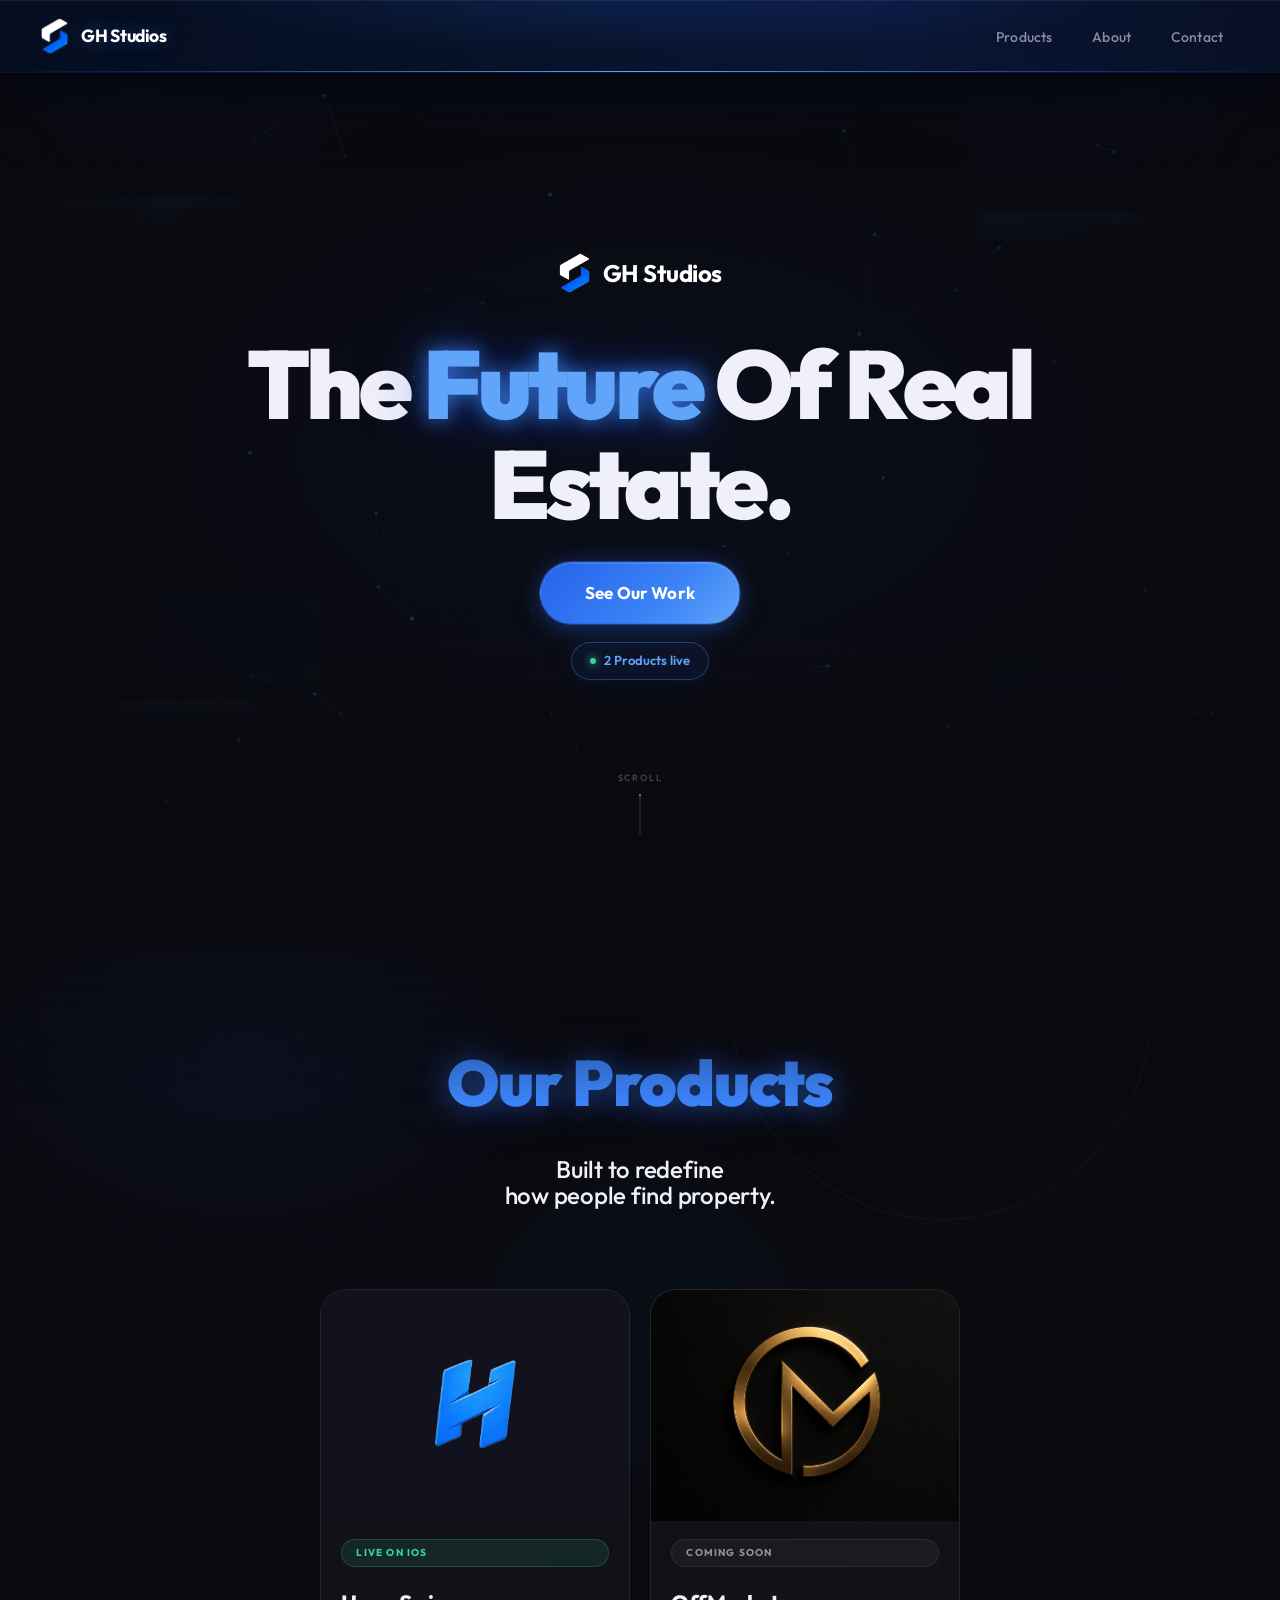
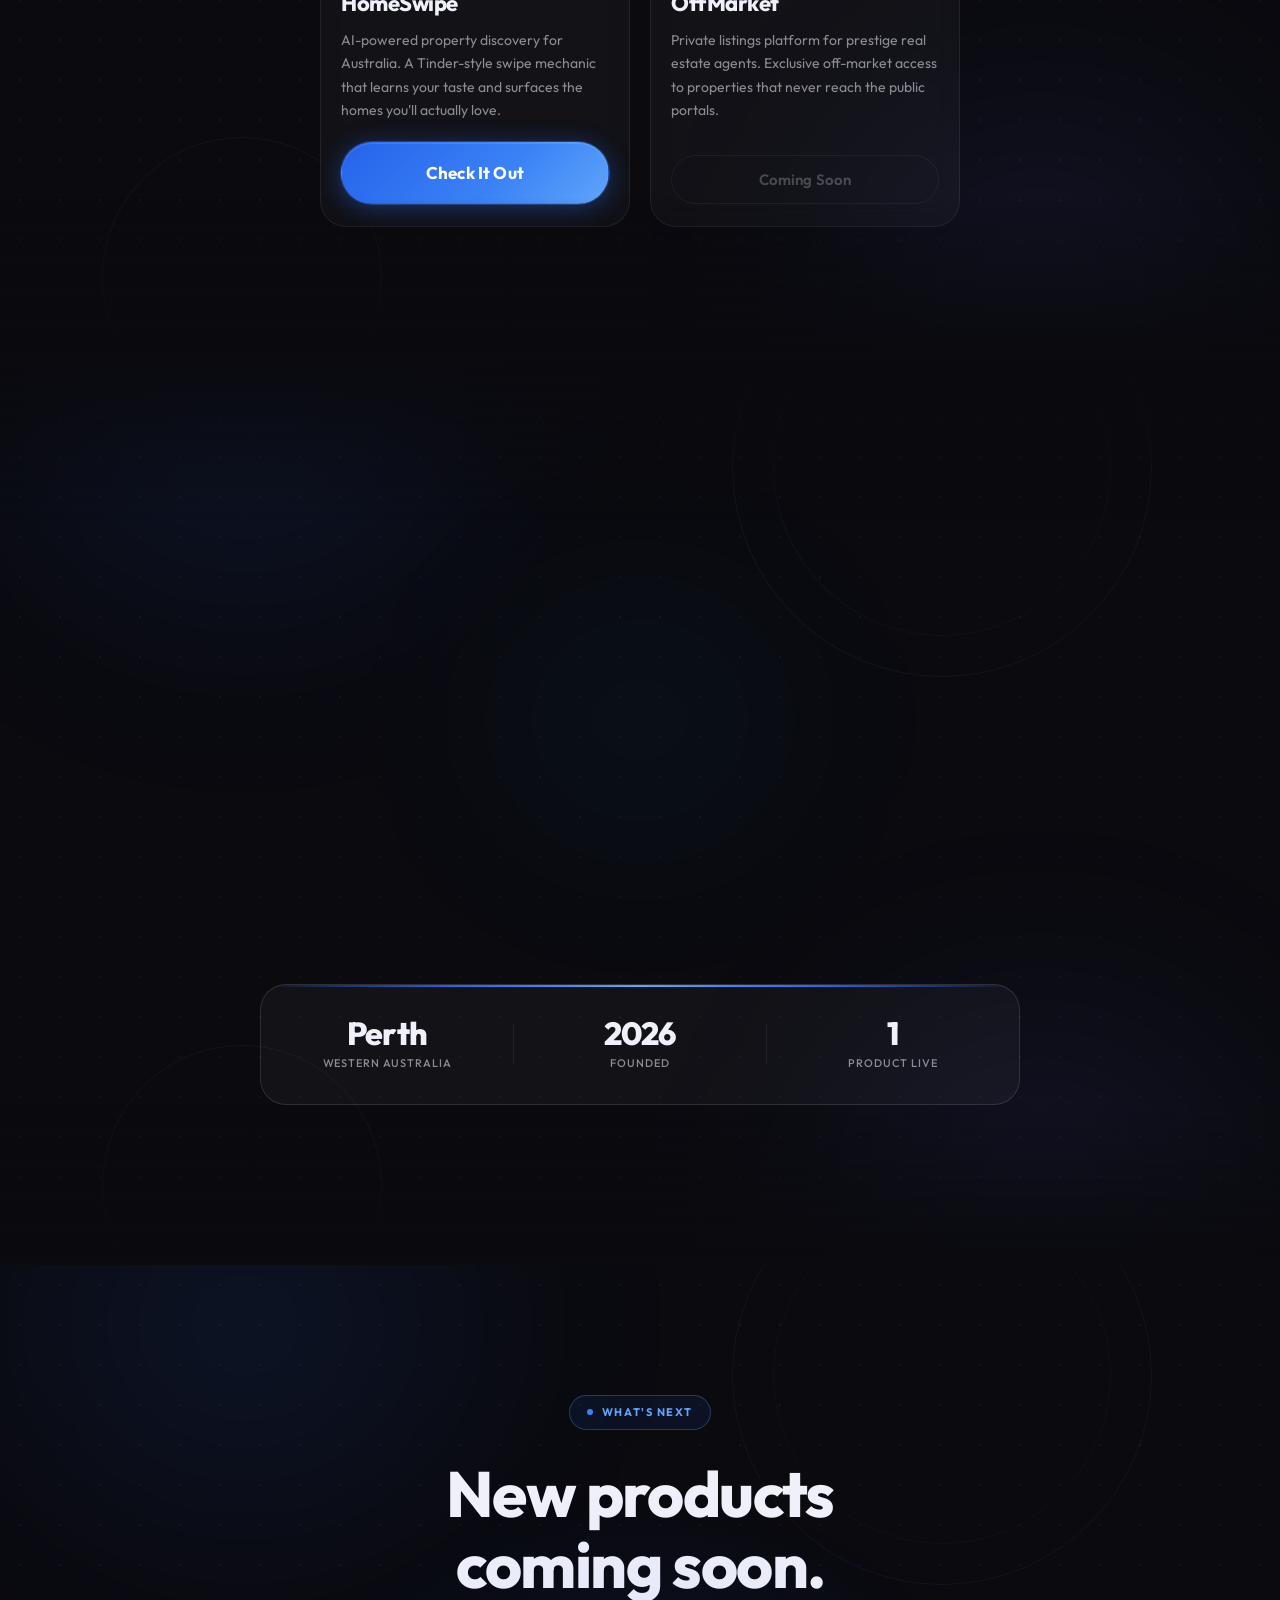
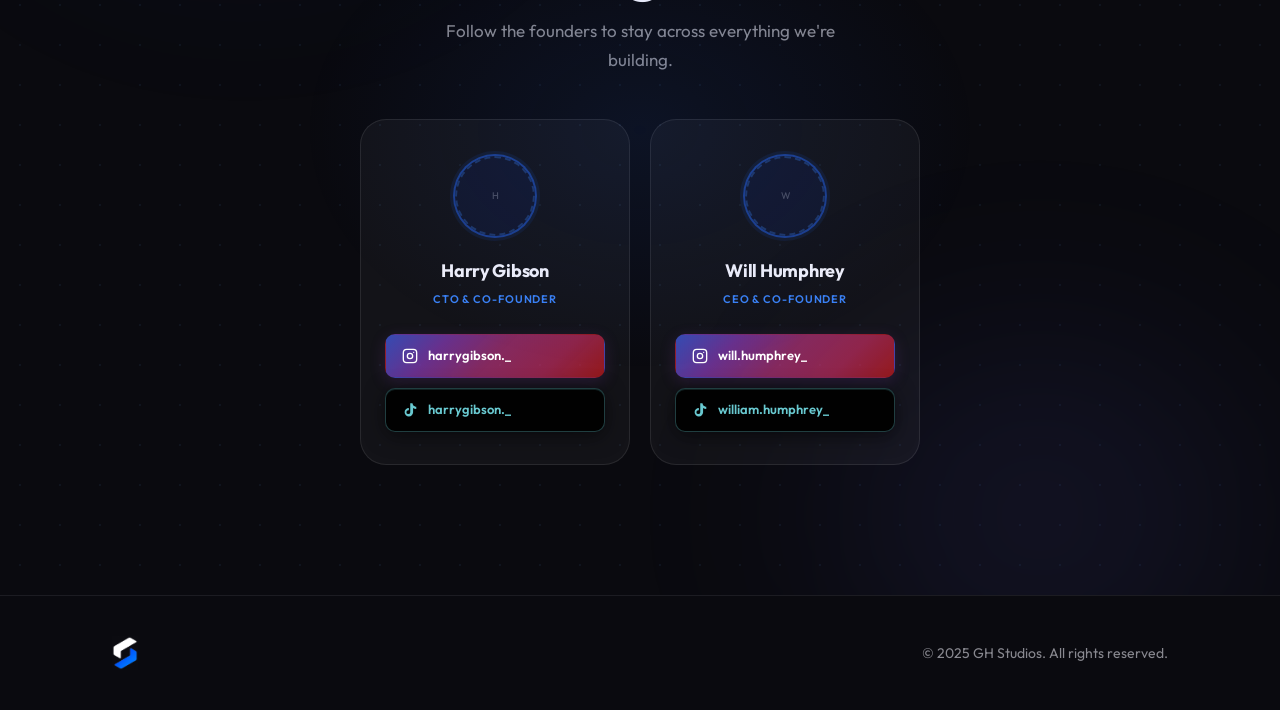
==== index.html @ 829b71c9 "Initial GH Studios landing page" ====
<!DOCTYPE html>
<html lang="en">
<head>
  <meta charset="UTF-8">
  <meta name="viewport" content="width=device-width, initial-scale=1.0">
  <title>GH Studios — Building the future of AI and real estate</title>
  <meta name="description" content="GH Studios builds AI-powered products redefining the future of real estate. Based in Australia.">
  <meta property="og:title" content="GH Studios">
  <meta property="og:description" content="Building the future of AI and real estate, one product at a time.">
  <link rel="preconnect" href="https://fonts.googleapis.com">
  <link rel="preconnect" href="https://fonts.gstatic.com" crossorigin>
  <link href="https://fonts.googleapis.com/css2?family=Outfit:wght@300;400;500;600;700;800;900&display=swap" rel="stylesheet">
  <link rel="stylesheet" href="css/style.css">
</head>
<body>
  <!-- Redirect mobile users to the mobile-optimised version -->
  <script>if(/Android|iPhone|iPad|iPod/i.test(navigator.userAgent)||window.innerWidth<768)window.location.replace('mobile.html');</script>

  <!-- ======== NAVIGATION ======== -->
  <nav id="nav">
    <div class="nav-inner">
      <a href="#hero" class="nav-logo smooth-scroll">
        <img src="assets/logo.png" alt="GH Studios" class="logo-img">
        <span class="logo-wordmark">GH Studios</span>
      </a>
      <button class="hamburger" id="hamburger" aria-label="Toggle menu" aria-expanded="false">
        <span></span><span></span><span></span>
      </button>
      <ul class="nav-links" id="nav-links">
        <li><a href="#products" class="nav-link smooth-scroll">Products</a></li>
        <li><a href="#about"    class="nav-link smooth-scroll">About</a></li>
        <li><a href="#contact"  class="nav-link smooth-scroll">Contact</a></li>
      </ul>
    </div>
  </nav>

  <!-- ======== HERO ======== -->
  <section id="hero">

    <!-- Layer 0 (deepest): faint drifting property card silhouettes -->
    <div class="prop-cards-layer" id="prop-cards" aria-hidden="true">
      <div class="prop-card pc-1"></div>
      <div class="prop-card pc-2"></div>
      <div class="prop-card pc-3"></div>
      <div class="prop-card pc-4"></div>
    </div>

    <!-- Layer 1: neural-net canvas -->
    <canvas id="neural-canvas" aria-hidden="true"></canvas>

    <!-- Layer 2: vignette handled by CSS ::after -->

    <!-- Layer 3: hero content -->
    <div class="hero-inner" id="hero-inner">

      <div class="hero-eyebrow">
        <img src="assets/logo.png" alt="GH Studios" class="hero-logo-img">
        <span class="hero-logo-name">GH Studios</span>
      </div>

      <!-- Word-by-word kinetic reveal injected by JS -->
      <h1 class="hero-headline" id="hero-headline">The Future Of Real Estate.</h1>

      <div class="hero-actions">
        <a href="#products" class="btn btn-primary smooth-scroll" id="hero-cta">See Our Work</a>
        <div class="hero-badge-pill">
          <span class="pill-dot" aria-hidden="true"></span>
          2 Products live
        </div>
      </div>

    </div>

    <!-- Animated scroll indicator -->
    <div class="hero-scroll-hint" aria-hidden="true">
      <span>Scroll</span>
      <div class="scroll-track">
        <div class="scroll-dot"></div>
      </div>
    </div>

  </section>

  <!-- ======== PRODUCTS ======== -->
  <section id="products" class="section">
    <div class="section-bg" aria-hidden="true">
      <div class="about-blob ab-1"></div>
      <div class="about-blob ab-2"></div>
      <div class="about-blob ab-3"></div>
      <div class="about-ring ar-1"></div>
      <div class="about-ring ar-2"></div>
    </div>
    <div class="container">
      <header class="section-header reveal">
        <span class="eyebrow">Our Products</span>
        <h2 class="section-title">Built to redefine<br>how people find property.</h2>
      </header>

      <div class="products-grid">
        <!-- HomeSwipe -->
        <article class="product-card reveal-card" data-stagger="0">
          <div class="card-image">
            <img src="assets/homeswipe.png" alt="HomeSwipe app screenshot" class="card-img"
                 onerror="this.parentElement.innerHTML='<div class=\'img-placeholder\'>assets/homeswipe.png</div>'">
          </div>
          <div class="card-body">
            <span class="status-badge status-live">Live on iOS</span>
            <h3 class="card-title">HomeSwipe</h3>
            <p class="card-desc">AI-powered property discovery for Australia. A Tinder-style swipe mechanic that learns your taste and surfaces the homes you'll actually love.</p>
            <a href="https://homeswipe.net.au"
               target="_blank" rel="noopener noreferrer"
               class="btn btn-primary">Check It Out</a>
          </div>
        </article>

        <!-- OffMarket -->
        <article class="product-card reveal-card" data-stagger="150">
          <div class="card-image">
            <img src="assets/offmarket.png" alt="OffMarket platform screenshot" class="card-img"
                 onerror="this.parentElement.innerHTML='<div class=\'img-placeholder\'>assets/offmarket.png</div>'">
          </div>
          <div class="card-body">
            <span class="status-badge status-soon">Coming Soon</span>
            <h3 class="card-title">OffMarket</h3>
            <p class="card-desc">Private listings platform for prestige real estate agents. Exclusive off-market access to properties that never reach the public portals.</p>
            <button class="btn btn-ghost" disabled aria-disabled="true">Coming Soon</button>
          </div>
        </article>
      </div>
    </div>
  </section>

  <!-- ======== ABOUT ======== -->
  <section id="about" class="section">
    <!-- Background decoration (aria-hidden, purely visual) -->
    <div class="about-bg" aria-hidden="true">
      <div class="about-blob ab-1"></div>
      <div class="about-blob ab-2"></div>
      <div class="about-blob ab-3"></div>
      <div class="about-ring ar-1"></div>
      <div class="about-ring ar-2"></div>
    </div>
    <div class="container">

      <!-- Header -->
      <header class="section-header reveal">
        <span class="eyebrow">Who We Are</span>
        <h2 class="section-title">Two 18-year-old founders,<br>big dreams.</h2>
      </header>

      <!-- Intro -->

      <!-- Founder cards (between intro and stats) -->
      <div class="founders-grid">

        <!-- Harry Gibson — CTO -->
        <div class="founder-card reveal-card" data-stagger="0">
          <div class="founder-avatar">
            <img src="assets/harry.jpg" alt="Harry Gibson" class="founder-photo"
                 onerror="this.parentElement.innerHTML='<div class=\'avatar-placeholder\'>assets/harry.jpg</div>'">
          </div>
          <h3 class="founder-name">Harry Gibson</h3>
          <p class="founder-role">CTO &amp; Co-founder</p>
          <p class="founder-bio">Engineering the technology that powers GH Studios' products.</p>
        </div>

        <!-- Will Humphrey — CEO -->
        <div class="founder-card reveal-card" data-stagger="150">
          <div class="founder-avatar">
            <img src="assets/will.jpg" alt="Will Humphrey" class="founder-photo"
                 onerror="this.parentElement.innerHTML='<div class=\'avatar-placeholder\'>assets/will.jpg</div>'">
          </div>
          <h3 class="founder-name">Will Humphrey</h3>
          <p class="founder-role">CEO &amp; Co-founder</p>
          <p class="founder-bio">Driving the vision and strategy behind GH Studios.</p>
        </div>

      </div>

      <!-- Stats strip -->
      <div class="about-stats reveal">
        <div class="about-stat">
          <span class="astat-num">Perth</span>
          <span class="astat-label">Western Australia</span>
        </div>
        <div class="astat-divider"></div>
        <div class="about-stat">
          <span class="astat-num">2026</span>
          <span class="astat-label">Founded</span>
        </div>
        <div class="astat-divider"></div>
        <div class="about-stat">
          <span class="astat-num">1</span>
          <span class="astat-label">Product live</span>
        </div>
      </div>

    </div>
  </section>

  <!-- ======== CONTACT ======== -->
  <section id="contact" class="section">

    <!-- Background aurora (same system as other sections) -->
    <div class="about-bg" aria-hidden="true">
      <div class="about-blob ab-1"></div>
      <div class="about-blob ab-2"></div>
      <div class="about-ring ar-1"></div>
    </div>

    <div class="container">
      <div class="contact-block reveal">

        <!-- Animated "coming soon" badge -->
        <div class="contact-badge">
          <span class="contact-badge-dot"></span>
          What's Next
        </div>

        <h2 class="section-title contact-title">New products<br>coming soon.</h2>
        <p class="contact-sub">Follow the founders to stay across everything we're building.</p>

        <!-- Founder social cards -->
        <div class="social-grid">

          <!-- Harry -->
          <div class="social-card reveal-card" data-stagger="0">
            <div class="social-avatar">
              <img src="assets/harry.jpg" alt="Harry Gibson" class="founder-photo"
                   onerror="this.parentElement.innerHTML='<div class=\'avatar-placeholder\'>H</div>'">
            </div>
            <p class="social-name">Harry Gibson</p>
            <p class="social-role">CTO &amp; Co-founder</p>
            <div class="social-links">
              <a href="https://instagram.com/harrygibson._" target="_blank" rel="noopener noreferrer" class="social-btn social-btn-ig" aria-label="Harry on Instagram">
                <svg viewBox="0 0 24 24" fill="none" stroke="currentColor" stroke-width="2" stroke-linecap="round" stroke-linejoin="round" aria-hidden="true">
                  <rect x="2" y="2" width="20" height="20" rx="5"/>
                  <circle cx="12" cy="12" r="4"/>
                  <circle cx="17.5" cy="6.5" r="1" fill="currentColor" stroke="none"/>
                </svg>
                <span>harrygibson._</span>
              </a>
              <a href="https://tiktok.com/@harrygibson._" target="_blank" rel="noopener noreferrer" class="social-btn social-btn-tt" aria-label="Harry on TikTok">
                <svg viewBox="0 0 24 24" fill="currentColor" aria-hidden="true">
                  <path d="M19.59 6.69a4.83 4.83 0 01-3.77-4.25V2h-3.45v13.67a2.89 2.89 0 01-2.88 2.5 2.89 2.89 0 01-2.89-2.89 2.89 2.89 0 012.89-2.89c.28 0 .54.04.79.1V9.01a6.34 6.34 0 106.34 6.34V8.87a8.18 8.18 0 004.78 1.52V7a4.85 4.85 0 01-1.81-.31z"/>
                </svg>
                <span>harrygibson._</span>
              </a>
            </div>
          </div>

          <!-- Will -->
          <div class="social-card reveal-card" data-stagger="150">
            <div class="social-avatar">
              <img src="assets/will.jpg" alt="Will Humphrey" class="founder-photo"
                   onerror="this.parentElement.innerHTML='<div class=\'avatar-placeholder\'>W</div>'">
            </div>
            <p class="social-name">Will Humphrey</p>
            <p class="social-role">CEO &amp; Co-founder</p>
            <div class="social-links">
              <a href="https://instagram.com/will.humphrey_" target="_blank" rel="noopener noreferrer" class="social-btn social-btn-ig" aria-label="Will on Instagram">
                <svg viewBox="0 0 24 24" fill="none" stroke="currentColor" stroke-width="2" stroke-linecap="round" stroke-linejoin="round" aria-hidden="true">
                  <rect x="2" y="2" width="20" height="20" rx="5"/>
                  <circle cx="12" cy="12" r="4"/>
                  <circle cx="17.5" cy="6.5" r="1" fill="currentColor" stroke="none"/>
                </svg>
                <span>will.humphrey_</span>
              </a>
              <a href="https://tiktok.com/@william.humphrey_" target="_blank" rel="noopener noreferrer" class="social-btn social-btn-tt" aria-label="Will on TikTok">
                <svg viewBox="0 0 24 24" fill="currentColor" aria-hidden="true">
                  <path d="M19.59 6.69a4.83 4.83 0 01-3.77-4.25V2h-3.45v13.67a2.89 2.89 0 01-2.88 2.5 2.89 2.89 0 01-2.89-2.89 2.89 2.89 0 012.89-2.89c.28 0 .54.04.79.1V9.01a6.34 6.34 0 106.34 6.34V8.87a8.18 8.18 0 004.78 1.52V7a4.85 4.85 0 01-1.81-.31z"/>
                </svg>
                <span>william.humphrey_</span>
              </a>
            </div>
          </div>

        </div>
      </div>
    </div>
  </section>

  <!-- ======== FOOTER ======== -->
  <footer id="footer">
    <div class="container">
      <div class="footer-inner">
        <a href="#hero" class="footer-logo smooth-scroll">
          <img src="assets/logo.png" alt="GH Studios" class="logo-img-sm"
               onerror="this.style.display='none';this.nextElementSibling.style.display='inline'">
          <span class="footer-wordmark" style="display:none">GH Studios</span>
        </a>
        <p class="footer-copy">&copy; 2025 GH Studios. All rights reserved.</p>
      </div>
    </div>
  </footer>

  <script src="js/app.js"></script>
</body>
</html>
---- css/style.css ----
/* ============================================================
   GH Studios — style.css
   Vanilla CSS only. No frameworks.
   ============================================================ */

/* ---------- Design tokens ---------- */
:root {
  --bg:          #0a0a0f;
  --bg-2:        #0d0d15;
  --bg-3:        #12121e;
  --blue:        #2563eb;
  --blue-mid:    #3b82f6;
  --blue-light:  #60a5fa;
  --blue-glow:   rgba(37, 99, 235, 0.45);
  --text:        #f0f0fa;
  --text-dim:    rgba(240, 240, 250, 0.55);
  --text-faint:  rgba(240, 240, 250, 0.25);
  --border:      rgba(240, 240, 250, 0.08);
  --border-mid:  rgba(240, 240, 250, 0.12);
  --glass:       rgba(255, 255, 255, 0.035);
  --radius:      18px;
  --radius-lg:   26px;
  --nav-h:       72px;
  --ease-out:    cubic-bezier(0.16, 1, 0.3, 1);
}

/* ---------- Reset ---------- */
*, *::before, *::after { box-sizing: border-box; margin: 0; padding: 0; }
html { scroll-behavior: smooth; -webkit-text-size-adjust: 100%; }
body {
  background: var(--bg);
  color: var(--text);
  font-family: 'Outfit', system-ui, -apple-system, sans-serif;
  line-height: 1.65;
  overflow-x: hidden;
  -webkit-font-smoothing: antialiased;
  -moz-osx-font-smoothing: grayscale;
}
img { display: block; max-width: 100%; }
a { text-decoration: none; color: inherit; }
button { font-family: inherit; }
ul { list-style: none; }

/* ---------- Utilities ---------- */
.container {
  max-width: 1120px;
  margin: 0 auto;
  padding: 0 2rem;
}
.section          { padding: 130px 0; }
.section-tinted   { background: var(--bg-2); }
.section-header   { text-align: center; margin-bottom: 80px; }

/* ---------- Typography ---------- */
.eyebrow {
  display: inline-block;
  font-size: 0.6875rem;
  font-weight: 700;
  letter-spacing: 0.14em;
  text-transform: uppercase;
  color: var(--blue-mid);
  margin-bottom: 1.25rem;
}

.section-title {
  font-size: clamp(2.125rem, 4.5vw, 3.5rem);
  font-weight: 750;
  line-height: 1.12;
  letter-spacing: -0.025em;
  color: var(--text);
}

.gradient-text {
  background: linear-gradient(
    120deg,
    #60a5fa  0%,
    #3b82f6  25%,
    #93c5fd  50%,
    #2563eb  75%,
    #60a5fa  100%
  );
  background-size: 200% 100%;
  -webkit-background-clip: text;
  -webkit-text-fill-color: transparent;
  background-clip: text;
  animation: gradientShift 6s ease infinite;
}
@keyframes gradientShift {
  0%, 100% { background-position: 0% center; }
  50%       { background-position: 100% center; }
}

/* ---------- Buttons ---------- */
.btn {
  display: inline-flex;
  align-items: center;
  justify-content: center;
  padding: 0.875rem 2.125rem;
  border-radius: 100px;
  font-size: 0.9375rem;
  font-weight: 600;
  letter-spacing: 0.005em;
  cursor: pointer;
  white-space: nowrap;
  transition: transform 0.35s var(--ease-out),
              background 0.25s ease,
              box-shadow 0.35s var(--ease-out),
              border-color 0.25s ease,
              color 0.2s ease;
  border: 1.5px solid transparent;
}

.btn-primary {
  background: linear-gradient(135deg, #2563eb 0%, #3b82f6 60%, #60a5fa 100%);
  color: #fff;
  font-size: 1.0625rem;
  font-weight: 700;
  padding: 1rem 2.75rem;
  letter-spacing: 0.01em;
  box-shadow:
    0 0 0 1px rgba(96,165,250,0.25),
    0 4px 24px rgba(37,99,235,0.45),
    0 1px 0 rgba(255,255,255,0.12) inset;
}
.btn-primary:hover {
  background: linear-gradient(135deg, #1d4ed8 0%, #2563eb 50%, #3b82f6 100%);
  transform: translateY(-3px);
  box-shadow:
    0 0 0 1px rgba(96,165,250,0.4),
    0 16px 48px rgba(37,99,235,0.6),
    0 1px 0 rgba(255,255,255,0.15) inset;
}
.btn-primary:active { transform: translateY(-1px); }

.btn-ghost {
  background: transparent;
  color: var(--text-dim);
  border-color: var(--border-mid);
}
.btn-ghost[disabled] { opacity: 0.45; cursor: not-allowed; }
.btn-ghost:not([disabled]):hover {
  color: var(--blue-light);
  border-color: rgba(96, 165, 250, 0.45);
  transform: translateY(-2px);
}

/* ---------- Navigation ---------- */
#nav {
  position: fixed;
  inset: 0 0 auto;
  height: var(--nav-h);
  z-index: 900;
  overflow: hidden;

  /* Rich deep navy — clearly distinct from page bg */
  background: linear-gradient(
    105deg,
    #050d1f 0%,
    #071228 40%,
    #0a1535 70%,
    #071025 100%
  );

  backdrop-filter: blur(32px) saturate(180%);
  -webkit-backdrop-filter: blur(32px) saturate(180%);

  box-shadow:
    inset 0 1px 0 rgba(255, 255, 255, 0.07),
    0 1px 0 rgba(37, 99, 235, 0.15),
    0 8px 40px rgba(0, 0, 0, 0.7),
    0 2px 80px rgba(10, 20, 60, 0.6);

  transition: box-shadow 0.4s ease;
}

/* Animated blue shimmer sweep across the bar */
#nav::before {
  content: '';
  position: absolute;
  inset: 0;
  background: radial-gradient(
    ellipse 55% 120% at 50% -10%,
    rgba(37, 99, 235, 0.18) 0%,
    transparent 70%
  );
  pointer-events: none;
}

/* Glowing bottom border */
#nav::after {
  content: '';
  position: absolute;
  bottom: 0; left: 0; right: 0;
  height: 1px;
  background: linear-gradient(
    90deg,
    transparent        0%,
    rgba(37, 99, 235, 0.4)  15%,
    rgba(96, 165, 250, 1)   50%,
    rgba(37, 99, 235, 0.4)  85%,
    transparent        100%
  );
  pointer-events: none;
}

#nav.scrolled {
  box-shadow:
    inset 0 1px 0 rgba(255, 255, 255, 0.07),
    0 1px 0 rgba(37, 99, 235, 0.2),
    0 12px 60px rgba(0, 0, 0, 0.85),
    0 2px 100px rgba(10, 20, 60, 0.7);
}

.nav-inner {
  width: 100%;
  padding: 0 2.5rem;
  height: 100%;
  display: flex;
  align-items: center;
  justify-content: space-between;
  gap: 1.5rem;
}

/* Logo */
.nav-logo { display: flex; align-items: center; flex-shrink: 0; }
.logo-img  { height: 38px; width: auto; }
.logo-wordmark {
  font-size: 1.1rem;
  font-weight: 700;
  letter-spacing: -0.02em;
  color: #fff;
  margin-left: 0.75rem;
  text-shadow: 0 0 20px rgba(96, 165, 250, 0.4);
}

/* Desktop nav links */
.nav-links {
  display: flex;
  align-items: center;
  gap: 0.375rem;
}
.nav-link {
  font-size: 0.875rem;
  font-weight: 500;
  color: var(--text-dim);
  padding: 0.45rem 1rem;
  border-radius: 8px;
  border: 1px solid transparent;
  transition:
    color 0.2s ease,
    background 0.2s ease,
    border-color 0.2s ease,
    box-shadow 0.2s ease;
  position: relative;
  letter-spacing: 0.01em;
}
.nav-link:hover {
  color: var(--text);
  background: rgba(255, 255, 255, 0.07);
  border-color: rgba(255, 255, 255, 0.1);
}
.nav-link.active {
  color: #fff;
  background: rgba(37, 99, 235, 0.22);
  border-color: rgba(96, 165, 250, 0.4);
  box-shadow: 0 0 18px rgba(37, 99, 235, 0.3), inset 0 1px 0 rgba(255,255,255,0.1);
}
/* Remove old underline approach */
.nav-link::after { display: none; }

/* Hamburger */
.hamburger {
  display: none;
  flex-direction: column;
  justify-content: center;
  align-items: center;
  gap: 5px;
  width: 44px; height: 44px;
  background: none;
  border: none;
  cursor: pointer;
  flex-shrink: 0;
}
.hamburger span {
  display: block;
  width: 22px; height: 1.5px;
  background: var(--text);
  transition: transform 0.3s ease, opacity 0.3s ease;
  transform-origin: center;
}
.hamburger.open span:nth-child(1) { transform: translateY(6.5px) rotate(45deg); }
.hamburger.open span:nth-child(2) { opacity: 0; transform: scaleX(0); }
.hamburger.open span:nth-child(3) { transform: translateY(-6.5px) rotate(-45deg); }

/* ---------- Hero ---------- */
#hero {
  position: relative;
  min-height: 100svh;
  display: flex;
  align-items: center;
  justify-content: center;
  overflow: hidden;
  isolation: isolate;
}

/* Vignette: dark edges, faint blue centre-glow, strong bottom fade into Products */
#hero::after {
  content: '';
  position: absolute; inset: 0; z-index: 2; pointer-events: none;
  background:
    radial-gradient(ellipse 70% 60% at 50% 50%, rgba(37,99,235,0.05) 0%, transparent 70%),
    radial-gradient(ellipse 100% 30% at 50% 0%,   var(--bg) 0%, transparent 50%),
    radial-gradient(ellipse 100% 50% at 50% 100%, var(--bg) 0%, transparent 60%),
    radial-gradient(ellipse 25% 100% at 0%   50%, var(--bg) 0%, transparent 55%),
    radial-gradient(ellipse 25% 100% at 100% 50%, var(--bg) 0%, transparent 55%);
}
/* Extra bottom gradient on hero — linear so it's deep and definitive */
#hero::before {
  content: '';
  position: absolute;
  bottom: 0; left: 0; right: 0;
  height: 220px;
  background: linear-gradient(to bottom, transparent, var(--bg));
  z-index: 3;
  pointer-events: none;
}

/* ── Layer 0: Property card silhouettes ── */
.prop-cards-layer {
  position: absolute; inset: 0; z-index: 0;
  pointer-events: none;
  will-change: transform;
}

.prop-card {
  position: absolute;
  border-radius: 16px;
  background: linear-gradient(
    180deg,
    rgba(37, 99, 235, 0.04)  0%,
    rgba(37, 99, 235, 0.04)  60%,
    rgba(15, 30, 80,  0.05)  60%,
    rgba(15, 30, 80,  0.05)  100%
  );
  border: 1px solid rgba(96, 165, 250, 0.08);
  filter: blur(4px);
  opacity: 0;
  animation-fill-mode: forwards;
}

/* Faint text-line details inside each card */
.prop-card::before,
.prop-card::after {
  content: '';
  position: absolute;
  left: 12px; right: 12px;
  border-radius: 4px;
  background: rgba(96, 165, 250, 0.15);
}
.prop-card::before { bottom: 28px; height: 6px; right: 30%; }
.prop-card::after  { bottom: 14px; height: 5px; right: 50%; opacity: 0.6; }

/* Individual card sizes, start positions, and staggered entry */
.pc-1 {
  width: 270px; height: 172px;
  top: 7%; left: 4%;
  animation: drift1 26s ease-in-out infinite, fadeIn 1s ease 0.3s forwards;
}
.pc-2 {
  width: 220px; height: 142px;
  bottom: 18%; left: 8%;
  animation: drift2 32s ease-in-out infinite, fadeIn 1s ease 0.7s forwards;
}
.pc-3 {
  width: 252px; height: 160px;
  top: 10%; right: 5%;
  animation: drift3 29s ease-in-out infinite, fadeIn 1s ease 0.5s forwards;
}
.pc-4 {
  width: 200px; height: 130px;
  bottom: 12%; right: 7%;
  animation: drift4 23s ease-in-out infinite, fadeIn 1s ease 0.9s forwards;
}

@keyframes fadeIn {
  from { opacity: 0; }
  to   { opacity: 0.45; }
}

/* Large, sweeping paths — clearly visible movement across the screen */
@keyframes drift1 {
  0%   { transform: translate(0px,    0px)   rotate(-3deg); }
  25%  { transform: translate(80px,  -45px)  rotate(-1deg); }
  50%  { transform: translate(120px,  30px)  rotate(-5deg); }
  75%  { transform: translate(50px,   70px)  rotate(-2deg); }
  100% { transform: translate(0px,    0px)   rotate(-3deg); }
}
@keyframes drift2 {
  0%   { transform: translate(0px,   0px)   rotate(2deg); }
  30%  { transform: translate(-60px, -55px) rotate(4deg); }
  55%  { transform: translate(30px, -90px)  rotate(1deg); }
  80%  { transform: translate(70px, -40px)  rotate(3.5deg); }
  100% { transform: translate(0px,   0px)   rotate(2deg); }
}
@keyframes drift3 {
  0%   { transform: translate(0px,   0px)  rotate(3deg); }
  20%  { transform: translate(-90px, 40px) rotate(1deg); }
  50%  { transform: translate(-60px, 80px) rotate(5deg); }
  75%  { transform: translate(-20px, 30px) rotate(2deg); }
  100% { transform: translate(0px,   0px)  rotate(3deg); }
}
@keyframes drift4 {
  0%   { transform: translate(0px,   0px)   rotate(-2deg); }
  35%  { transform: translate(-70px, -50px) rotate(-4deg); }
  60%  { transform: translate(-100px, 20px) rotate(0deg); }
  82%  { transform: translate(-40px,  50px) rotate(-3deg); }
  100% { transform: translate(0px,   0px)   rotate(-2deg); }
}

/* ── Layer 1: Neural-net canvas ── */
#neural-canvas {
  position: absolute; inset: 0;
  width: 100%; height: 100%;
  z-index: 1; pointer-events: none;
  will-change: transform;
}

/* ── Layer 3: Content ── */
.hero-inner {
  position: relative; z-index: 3;
  text-align: center;
  max-width: 880px;
  padding: calc(var(--nav-h) + 3.5rem) 2rem 6rem;
}

/* Hero logo lockup (replaces eyebrow pill) */
.hero-eyebrow {
  display: inline-flex;
  align-items: center;
  gap: 0.75rem;
  margin-bottom: 2.5rem;
  opacity: 0;
  animation: fadeUp 0.7s var(--ease-out) 0.1s forwards;
}
.hero-logo-img {
  height: 42px;
  width: auto;
  display: block;
}
.hero-logo-name {
  font-size: 1.5rem;
  font-weight: 700;
  letter-spacing: -0.02em;
  color: #fff;
}

/* Headline */
.hero-headline {
  font-size: clamp(3.25rem, 7.5vw, 7rem);
  font-weight: 900;
  line-height: 1.04;
  letter-spacing: -0.04em;
  color: var(--text);
  margin-bottom: 1.75rem;
  position: relative; /* shimmer anchor */
}

/* Each word wrapped by JS: .hero-word > .word-inner */
.hero-word {
  display: inline-block;
  /* No overflow:hidden — blur needs space */
}
.word-inner {
  display: inline-block;
  opacity: 0;
  filter: blur(10px);
  transform: translateY(18px);
  transition:
    opacity  0.65s var(--ease-out),
    filter   0.65s var(--ease-out),
    transform 0.65s var(--ease-out);
  will-change: opacity, filter, transform;
}
.word-inner.revealed {
  opacity: 1;
  filter: blur(0);
  transform: translateY(0);
}

/* "Real Estate." — blue with soft glow */
.word-inner.word-blue {
  color: #60a5fa;
}
.word-inner.word-blue.revealed {
  color: #60a5fa;
  text-shadow:
    0 0 20px rgba(59, 130, 246, 0.8),
    0 0 50px rgba(37, 99, 235, 0.45),
    0 0 90px rgba(37, 99, 235, 0.2);
}

/* shimmer sweep removed */

/* Sub text */
.hero-sub {
  font-size: 1.0625rem;
  color: var(--text-dim);
  line-height: 1.75;
  margin-bottom: 3rem;
  max-width: 500px;
  margin-left: auto; margin-right: auto;
  opacity: 0;
  animation: fadeUp 0.75s var(--ease-out) 1.65s forwards;
}

/* CTA column — button above, badge below */
.hero-actions {
  display: flex;
  flex-direction: column;
  align-items: center;
  gap: 1.1rem;
  opacity: 0;
  animation: fadeUp 0.75s var(--ease-out) 1.85s forwards;
}

/* Glowing badge pill */
.hero-badge-pill {
  display: inline-flex;
  align-items: center;
  gap: 0.55rem;
  font-size: 0.8125rem;
  font-weight: 600;
  color: var(--blue-light);
  padding: 0.45rem 1.1rem;
  border-radius: 100px;
  border: 1px solid rgba(96,165,250,0.28);
  background: rgba(37,99,235,0.09);
  box-shadow: 0 0 20px rgba(37,99,235,0.12);
}
.pill-dot {
  width: 6px; height: 6px;
  border-radius: 50%;
  background: #34d399;
  box-shadow: 0 0 8px #34d399, 0 0 18px rgba(52,211,153,0.4);
  animation: pillPulse 2.5s ease-in-out infinite;
}
@keyframes pillPulse {
  0%,100% { transform: scale(1); }
  50%     { transform: scale(1.3); box-shadow: 0 0 14px #34d399, 0 0 28px rgba(52,211,153,0.45); }
}

/* Scroll indicator */
.hero-scroll-hint {
  position: absolute;
  bottom: 4rem;
  left: 0; right: 0;
  z-index: 4;
  display: flex; flex-direction: column; align-items: center; gap: 0.5rem;
  opacity: 0;
  animation: fadeUp 0.8s ease 2.2s forwards;
}
.hero-scroll-hint span {
  font-size: 0.5625rem; font-weight: 600;
  letter-spacing: 0.2em; text-transform: uppercase;
  color: var(--text-faint);
}
.scroll-track {
  width: 1.5px; height: 42px;
  background: rgba(59,130,246,0.15);
  border-radius: 2px;
  position: relative; overflow: hidden;
}
.scroll-dot {
  position: absolute;
  top: -8px; left: 50%;
  transform: translateX(-50%);
  width: 3px; height: 10px;
  border-radius: 3px;
  background: var(--blue-mid);
  box-shadow: 0 0 8px var(--blue-mid);
  animation: scrollDrop 2s cubic-bezier(0.4,0,0.6,1) infinite;
}
@keyframes scrollDrop {
  0%   { top: -8px;  opacity: 0; }
  15%  { opacity: 1; }
  85%  { opacity: 0.4; }
  100% { top: 100%;  opacity: 0; }
}

/* Shared keyframes */
@keyframes fadeUp {
  from { opacity: 0; transform: translateY(24px); }
  to   { opacity: 1; transform: translateY(0); }
}

/* Responsive hero — scale cards down on smaller screens */
@media (max-width: 960px) {
  .prop-card { transform-origin: top left; }
  .pc-1 { width: 200px; height: 128px; }
  .pc-2 { width: 165px; height: 108px; }
  .pc-3 { width: 188px; height: 120px; }
  .pc-4 { width: 152px; height: 100px; }
}
@media (max-width: 600px) {
  .hero-inner { padding-top: calc(var(--nav-h) + 2.5rem); }
  .hero-headline { letter-spacing: -0.03em; }
}

/* ---------- Products ---------- */
#products .eyebrow {
  font-size: clamp(2.5rem, 5vw, 4rem);
  font-weight: 900;
  letter-spacing: -0.02em;
  text-transform: none;
  text-shadow: 0 0 30px rgba(59,130,246,0.55), 0 0 60px rgba(37,99,235,0.25);
}
#products .section-title {
  font-size: clamp(1.125rem, 2vw, 1.5rem);
  font-weight: 500;
  letter-spacing: -0.01em;
  color: var(--text);
}
.products-grid {
  display: grid;
  grid-template-columns: repeat(2, 1fr);
  gap: 1.25rem;
  max-width: 640px;
  margin: 0 auto;
}

.product-card {
  background: var(--glass);
  border: 1px solid var(--border);
  border-radius: var(--radius-lg);
  overflow: hidden;
  display: flex;
  flex-direction: column;
  transition:
    transform 0.45s var(--ease-out),
    border-color 0.35s ease,
    box-shadow 0.45s var(--ease-out);
  backdrop-filter: blur(12px);
  -webkit-backdrop-filter: blur(12px);
}
.product-card:hover {
  transform: translateY(-10px);
  border-color: rgba(59, 130, 246, 0.45);
  box-shadow:
    0 30px 70px rgba(0, 0, 0, 0.55),
    0 0 0 1px rgba(96, 165, 250, 0.15),
    inset 0 1px 0 rgba(255, 255, 255, 0.06);
}

.card-image {
  aspect-ratio: 4 / 3;
  overflow: hidden;
  background: var(--bg-3);
  flex-shrink: 0;
}
.card-img {
  width: 100%; height: 100%;
  object-fit: contain;
  padding: 2rem;
  transition: transform 0.65s var(--ease-out);
}
/* OffMarket logo fills the box */
.product-card:nth-child(2) .card-img {
  object-fit: cover;
  padding: 0;
}
.product-card:hover .card-img { transform: scale(1.05); }

.card-body {
  padding: 1.125rem 1.25rem 1.375rem;
  display: flex;
  flex-direction: column;
  flex: 1;
}

.status-badge {
  display: inline-block;
  font-size: 0.625rem;
  font-weight: 750;
  letter-spacing: 0.12em;
  text-transform: uppercase;
  padding: 0.3rem 0.9rem;
  border-radius: 100px;
  margin-bottom: 1.125rem;
}
.status-live {
  color: #34d399;
  background: rgba(52, 211, 153, 0.1);
  border: 1px solid rgba(52, 211, 153, 0.22);
}
.status-soon {
  color: var(--text-dim);
  background: rgba(255, 255, 255, 0.04);
  border: 1px solid var(--border);
}

.card-title {
  font-size: 1.375rem;
  font-weight: 750;
  letter-spacing: -0.02em;
  margin-bottom: 0.5rem;
}
.card-desc {
  font-size: 0.875rem;
  color: var(--text-dim);
  line-height: 1.65;
  margin-bottom: 1.25rem;
  flex: 1;
}

/* ---------- About / Founders ---------- */
.founders-grid {
  display: grid;
  grid-template-columns: repeat(2, 1fr);
  gap: 1.75rem;
  max-width: 680px;
  margin: 0 auto;
}

.founder-card {
  background: var(--glass);
  border: 1px solid var(--border);
  border-radius: var(--radius-lg);
  padding: 2.75rem 2rem 2.5rem;
  text-align: center;
  transition:
    transform 0.45s var(--ease-out),
    border-color 0.35s ease,
    box-shadow 0.45s var(--ease-out);
}
.founder-card:hover {
  transform: translateY(-7px);
  border-color: rgba(96, 165, 250, 0.3);
  box-shadow: 0 20px 55px rgba(0, 0, 0, 0.5);
}

.founder-avatar {
  width: 96px; height: 96px;
  border-radius: 50%;
  overflow: hidden;
  margin: 0 auto 1.625rem;
  background: var(--bg-3);
  border: 2px solid var(--border-mid);
  box-shadow: 0 0 0 5px rgba(37, 99, 235, 0.12);
  flex-shrink: 0;
}
.founder-photo {
  width: 100%; height: 100%;
  object-fit: cover;
}

/* ---------- Shared section background effects ---------- */
#about,
#products {
  position: relative;
  /* overflow: visible so aurora blobs bleed across the section boundary */
  background-image: radial-gradient(circle, rgba(96,165,250,0.07) 1px, transparent 1px);
  background-size: 40px 40px;
}

/* Decorative bg containers — overflow hidden here clips the rings
   but the blobs use filter:blur which can bleed outside clip */
.about-bg,
.section-bg {
  position: absolute;
  inset: 0;
  pointer-events: none;
  z-index: 0;
  overflow: hidden;
}

/* Animated aurora blobs */
.about-blob {
  position: absolute;
  border-radius: 50%;
  filter: blur(90px);
}
.ab-1 {
  width: 650px; height: 560px;
  background: radial-gradient(ellipse, rgba(37,99,235,0.14) 0%, transparent 70%);
  top: -220px; left: -80px;
  animation: aboutDrift1 16s ease-in-out infinite;
}
/* ab-2 anchored to BOTTOM of its section — bleeds into the next */
.ab-2 {
  width: 600px; height: 520px;
  background: radial-gradient(ellipse, rgba(99,102,241,0.13) 0%, transparent 70%);
  bottom: -180px; right: -60px;
  animation: aboutDrift2 20s ease-in-out infinite;
}
.ab-3 {
  width: 380px; height: 320px;
  background: radial-gradient(ellipse, rgba(14,165,233,0.09) 0%, transparent 70%);
  top: 40%; left: 50%;
  transform: translate(-50%, -50%);
  animation: aboutDrift3 13s ease-in-out infinite;
}

@keyframes aboutDrift1 {
  0%,100% { transform: translate(0, 0) scale(1); }
  40%     { transform: translate(60px, 40px) scale(1.08); }
  70%     { transform: translate(-30px, 60px) scale(0.95); }
}
@keyframes aboutDrift2 {
  0%,100% { transform: translate(0, 0) scale(1); }
  35%     { transform: translate(-50px, -35px) scale(1.06); }
  68%     { transform: translate(30px, -50px) scale(0.96); }
}
@keyframes aboutDrift3 {
  0%,100% { transform: translate(-50%, -50%) scale(1); }
  50%     { transform: translate(-50%, -50%) scale(1.15); opacity: 0.7; }
}

/* Decorative geometric rings */
.about-ring {
  position: absolute;
  border-radius: 50%;
  border: 1px solid rgba(96,165,250,0.08);
}
.ar-1 {
  width: 420px; height: 420px;
  top: -100px; right: 10%;
  animation: ringRotate 30s linear infinite;
}
.ar-1::after {
  content: '';
  position: absolute;
  inset: 40px;
  border-radius: 50%;
  border: 1px solid rgba(96,165,250,0.05);
}
.ar-2 {
  width: 280px; height: 280px;
  bottom: -60px; left: 8%;
  animation: ringRotate 22s linear infinite reverse;
}

@keyframes ringRotate {
  from { transform: rotate(0deg); }
  to   { transform: rotate(360deg); }
}

/* Ensure section content sits above bg */
#about .container,
#products .container { position: relative; z-index: 1; }

/* Hero → Products: top fade on products dissolves into the hero */
#products::before {
  content: '';
  position: absolute;
  top: 0; left: 0; right: 0;
  height: 200px;
  background: linear-gradient(to bottom, var(--bg), transparent);
  pointer-events: none;
  z-index: 2;
}
/* Products → About: bottom fade dissolves into about */
#products::after {
  content: '';
  position: absolute;
  bottom: 0; left: 0; right: 0;
  height: 160px;
  background: linear-gradient(to bottom, transparent, var(--bg));
  pointer-events: none;
  z-index: 2;
}
/* About: top fade continues the dissolve from products */
#about::before {
  content: '';
  position: absolute;
  top: 0; left: 0; right: 0;
  height: 160px;
  background: linear-gradient(to top, transparent, var(--bg));
  pointer-events: none;
  z-index: 2;
}
/* About: bottom fade dissolves into contact */
#about::after {
  content: '';
  position: absolute;
  bottom: 0; left: 0; right: 0;
  height: 160px;
  background: linear-gradient(to bottom, transparent, var(--bg));
  pointer-events: none;
  z-index: 2;
}

/* ---------- About: manifesto ---------- */
.about-manifesto {
  max-width: 520px;
  margin: 0 auto 2.5rem;
  font-size: 1.0625rem;
  font-weight: 400;
  line-height: 1.7;
  color: var(--text-dim);
  text-align: center;
}

#about { padding-top: 80px; padding-bottom: 80px; }
#about .section-header { margin-bottom: 2rem; }
#about .eyebrow {
  font-size: clamp(2.5rem, 5vw, 4rem);
  font-weight: 900;
  letter-spacing: -0.02em;
  text-transform: none;
  text-shadow: 0 0 30px rgba(59,130,246,0.55), 0 0 60px rgba(37,99,235,0.25);
}
#about .section-title {
  font-size: clamp(1.125rem, 2vw, 1.5rem);
  font-weight: 500;
  letter-spacing: -0.01em;
  color: var(--text);
}

/* ---------- About: stats strip ---------- */
.about-stats {
  display: flex;
  align-items: center;
  justify-content: center;
  flex-wrap: wrap;
  gap: 0;
  margin: 0 auto 5rem;
  max-width: 760px;
  background: var(--glass);
  border: 1px solid var(--border-mid);
  border-radius: var(--radius-lg);
  overflow: hidden;
  position: relative;
}
.about-stats::before {
  content: '';
  position: absolute;
  top: 0; left: 0; right: 0;
  height: 1.5px;
  background: linear-gradient(90deg, transparent, var(--blue), var(--blue-light), var(--blue), transparent);
}
.about-stat {
  flex: 1;
  min-width: 120px;
  display: flex;
  flex-direction: column;
  align-items: center;
  padding: 2rem 1rem;
  gap: 0.3rem;
}
.astat-num {
  font-size: 2rem;
  font-weight: 800;
  letter-spacing: -0.03em;
  color: var(--text);
  line-height: 1;
}
.astat-label {
  font-size: 0.6875rem;
  font-weight: 500;
  letter-spacing: 0.08em;
  text-transform: uppercase;
  color: var(--text-dim);
}
.astat-divider {
  width: 1px;
  height: 40px;
  background: var(--border);
  flex-shrink: 0;
}

/* ---------- About: founder cards ---------- */
.founders-grid {
  display: grid;
  grid-template-columns: repeat(2, 1fr);
  gap: 1.25rem;
  max-width: 640px;
  margin: 0 auto 2.5rem;
}

/* Glass card — centred content */
.founder-card {
  background: rgba(255, 255, 255, 0.035);
  border: 1px solid rgba(255, 255, 255, 0.08);
  border-radius: var(--radius-lg);
  padding: 2rem 1.75rem 1.75rem;
  text-align: center;
  display: flex;
  flex-direction: column;
  align-items: center;
  /* Equal height between siblings */
  align-self: stretch;
  backdrop-filter: blur(12px);
  -webkit-backdrop-filter: blur(12px);
  transition:
    transform      0.45s var(--ease-out),
    border-color   0.35s ease,
    box-shadow     0.45s var(--ease-out);
}
.founder-card:hover {
  transform: translateY(-8px);
  border-color: rgba(59, 130, 246, 0.4);
  box-shadow:
    0 24px 60px rgba(0, 0, 0, 0.5),
    0 0 0 1px rgba(96, 165, 250, 0.12),
    0 0 40px rgba(37, 99, 235, 0.08);
}

/* Circular photo with blue ring */
.founder-avatar {
  width: 88px;
  height: 88px;
  border-radius: 50%;
  overflow: hidden;
  margin-bottom: 1.1rem;
  flex-shrink: 0;
  background: var(--bg-3);
  /* Thin blue ring */
  box-shadow:
    0 0 0 2px rgba(37, 99, 235, 0.5),
    0 0 0 5px rgba(37, 99, 235, 0.08);
  transition: box-shadow 0.35s ease;
}
.founder-card:hover .founder-avatar {
  box-shadow:
    0 0 0 2px rgba(96, 165, 250, 0.8),
    0 0 0 6px rgba(37, 99, 235, 0.15),
    0 0 20px rgba(37, 99, 235, 0.25);
}
.founder-photo {
  width: 100%; height: 100%;
  object-fit: cover;
  object-position: top;
}

/* Avatar image-missing placeholder */
.avatar-placeholder {
  width: 100%; height: 100%;
  display: flex;
  align-items: center;
  justify-content: center;
  font-size: 0.6rem;
  font-weight: 500;
  color: var(--text-faint);
  background: rgba(37, 99, 235, 0.06);
  border: 2px dashed rgba(59, 130, 246, 0.3);
  border-radius: 50%;
  text-align: center;
  padding: 0.5rem;
  word-break: break-all;
  line-height: 1.4;
}

.founder-name {
  font-size: 1.3125rem;
  font-weight: 700;
  letter-spacing: -0.02em;
  color: var(--text);
  margin-bottom: 0.3rem;
}
.founder-role {
  font-size: 0.75rem;
  font-weight: 600;
  letter-spacing: 0.08em;
  text-transform: uppercase;
  color: var(--blue-mid);
  margin-bottom: 1.125rem;
}
.founder-bio {
  font-size: 0.9375rem;
  color: var(--text-dim);
  line-height: 1.7;
}

/* ---------- Mobile ---------- */
@media (max-width: 640px) {
  .founders-grid  { grid-template-columns: 1fr; max-width: 400px; }
  .about-stats    { flex-direction: column; gap: 0; }
  .astat-divider  { width: 100%; height: 1px; }
  .about-stat     { padding: 1.25rem 1rem; }
}

/* ---------- Image placeholders (onerror) ---------- */
.img-placeholder {
  width: 100%; height: 100%;
  min-height: 200px;
  display: flex;
  align-items: center;
  justify-content: center;
  background: rgba(37, 99, 235, 0.04);
  border: 2px dashed rgba(59, 130, 246, 0.28);
  color: var(--text-faint);
  font-size: 0.75rem;
  font-weight: 500;
  letter-spacing: 0.02em;
  text-align: center;
  padding: 1rem;
  word-break: break-all;
}

/* ---------- Contact ---------- */
#contact {
  position: relative;
  overflow: hidden;
  background-image: radial-gradient(circle, rgba(96,165,250,0.07) 1px, transparent 1px);
  background-size: 40px 40px;
}
#contact .container { position: relative; z-index: 1; }

/* Gradient top fade from About */
#contact::before {
  content: '';
  position: absolute;
  top: 0; left: 0; right: 0;
  height: 180px;
  background: linear-gradient(to bottom, var(--bg), transparent);
  pointer-events: none;
  z-index: 2;
}

.contact-block {
  text-align: center;
  position: relative;
  z-index: 1;
}

/* Animated badge */
.contact-badge {
  display: inline-flex;
  align-items: center;
  gap: 0.55rem;
  font-size: 0.6875rem;
  font-weight: 700;
  letter-spacing: 0.14em;
  text-transform: uppercase;
  color: var(--blue-light);
  padding: 0.45rem 1.1rem;
  border-radius: 100px;
  border: 1px solid rgba(96,165,250,0.28);
  background: rgba(37,99,235,0.09);
  margin-bottom: 1.75rem;
}
.contact-badge-dot {
  width: 6px; height: 6px;
  border-radius: 50%;
  background: var(--blue-mid);
  animation: eyePulse 2s ease-in-out infinite;
}

/* Title with animated gradient on "soon." */
.contact-title {
  font-size: clamp(2.5rem, 5vw, 4.5rem);
  margin-bottom: 1rem;
}

.contact-sub {
  font-size: 1.0625rem;
  color: var(--text-dim);
  margin: 0 auto 2.75rem;
  max-width: 400px;
  line-height: 1.7;
}

/* Social founder cards */
.social-grid {
  display: grid;
  grid-template-columns: repeat(2, 1fr);
  gap: 1.25rem;
  max-width: 560px;
  margin: 0 auto;
}

.social-card {
  background: rgba(255,255,255,0.04);
  border: 1px solid rgba(255,255,255,0.09);
  border-radius: var(--radius-lg);
  padding: 2.25rem 1.5rem 2rem;
  display: flex;
  flex-direction: column;
  align-items: center;
  gap: 0.25rem;
  position: relative;
  overflow: hidden;
  transition: transform 0.45s var(--ease-out), border-color 0.3s ease, box-shadow 0.45s var(--ease-out);
}
/* Subtle top shimmer line on card */
.social-card::before {
  content: '';
  position: absolute;
  top: 0; left: 10%; right: 10%;
  height: 1px;
  background: linear-gradient(90deg, transparent, rgba(96,165,250,0.5), transparent);
  transition: opacity 0.3s ease;
  opacity: 0;
}
.social-card:hover {
  transform: translateY(-8px);
  border-color: rgba(59,130,246,0.4);
  box-shadow: 0 24px 60px rgba(0,0,0,0.5), 0 0 40px rgba(37,99,235,0.08);
}
.social-card:hover::before { opacity: 1; }

.social-avatar {
  width: 80px; height: 80px;
  border-radius: 50%;
  overflow: hidden;
  margin-bottom: 1rem;
  background: var(--bg-3);
  box-shadow: 0 0 0 2px rgba(37,99,235,0.5), 0 0 0 5px rgba(37,99,235,0.1);
  transition: box-shadow 0.35s ease;
  flex-shrink: 0;
}
.social-card:hover .social-avatar {
  box-shadow: 0 0 0 2px rgba(96,165,250,0.8), 0 0 0 6px rgba(37,99,235,0.15), 0 0 20px rgba(37,99,235,0.3);
}

.social-name {
  font-size: 1.125rem;
  font-weight: 700;
  letter-spacing: -0.015em;
  color: var(--text);
}
.social-role {
  font-size: 0.6875rem;
  font-weight: 600;
  letter-spacing: 0.08em;
  text-transform: uppercase;
  color: var(--blue-mid);
  margin-bottom: 1.375rem;
}

/* Social link buttons */
.social-links {
  display: flex;
  flex-direction: column;
  gap: 0.625rem;
  width: 100%;
}
.social-btn {
  display: flex;
  align-items: center;
  gap: 0.625rem;
  padding: 0.65rem 1rem;
  border-radius: 10px;
  border: 1px solid transparent;
  color: #fff;
  font-size: 0.8125rem;
  font-weight: 600;
  text-decoration: none;
  transition: transform 0.25s var(--ease-out), box-shadow 0.25s ease, filter 0.25s ease;
}
.social-btn:hover {
  transform: translateY(-2px);
  filter: brightness(1.15);
}
.social-btn svg {
  width: 16px; height: 16px;
  flex-shrink: 0;
}
.social-btn span {
  overflow: hidden;
  text-overflow: ellipsis;
  white-space: nowrap;
}

/* Instagram — muted brand gradient */
.social-btn-ig {
  background: linear-gradient(135deg,
    rgba(64,93,230,0.75),
    rgba(131,58,180,0.75),
    rgba(193,53,132,0.65),
    rgba(225,48,108,0.6),
    rgba(253,29,29,0.55)
  );
  box-shadow: 0 4px 16px rgba(131,58,180,0.2);
}
.social-btn-ig:hover {
  box-shadow: 0 8px 24px rgba(131,58,180,0.35);
}

/* TikTok — near-black with cyan accent */
.social-btn-tt {
  background: #010101;
  border-color: rgba(105,201,208,0.3);
  box-shadow: 0 4px 20px rgba(0,0,0,0.5), inset 0 1px 0 rgba(105,201,208,0.15);
  color: #69C9D0;
}
.social-btn-tt:hover {
  border-color: rgba(105,201,208,0.6);
  box-shadow: 0 8px 28px rgba(0,0,0,0.6), 0 0 16px rgba(105,201,208,0.2);
}
.social-btn-tt svg { color: #69C9D0; }

@media (max-width: 520px) {
  .social-grid { grid-template-columns: 1fr; max-width: 300px; }
}

/* Ambient glow behind contact */
#contact {
  position: relative;
  overflow: hidden;
}
#contact::before {
  content: '';
  position: absolute;
  top: 50%; left: 50%;
  transform: translate(-50%, -50%);
  width: 700px; height: 500px;
  background: radial-gradient(ellipse, rgba(37, 99, 235, 0.1) 0%, transparent 68%);
  pointer-events: none;
}

/* ---------- Footer ---------- */
#footer {
  border-top: 1px solid var(--border);
  padding: 2.5rem 0;
}
.footer-inner {
  display: flex;
  align-items: center;
  justify-content: space-between;
  flex-wrap: wrap;
  gap: 1.25rem;
}
.footer-logo {
  display: flex;
  align-items: center;
  gap: 0.625rem;
}
.logo-img-sm    { height: 34px; width: auto; }
.footer-wordmark {
  font-size: 1rem;
  font-weight: 750;
  letter-spacing: -0.025em;
}
.footer-copy {
  font-size: 0.875rem;
  color: var(--text-dim);
}

/* ---------- Scroll animation states ---------- */
.reveal,
.reveal-card {
  opacity: 0;
  transform: translateY(40px);
  will-change: opacity, transform;
  transition:
    opacity  0.85s var(--ease-out),
    transform 0.85s var(--ease-out);
}
.reveal.in,
.reveal-card.in {
  opacity: 1;
  transform: translateY(0);
}

/* ---------- Mobile Nav ---------- */
@media (max-width: 768px) {
  .hamburger { display: flex; }

  .nav-links {
    position: fixed;
    top: var(--nav-h);
    inset: var(--nav-h) 0 auto;
    background: rgba(10, 10, 15, 0.96);
    backdrop-filter: blur(24px);
    -webkit-backdrop-filter: blur(24px);
    flex-direction: column;
    align-items: center;
    padding: 2.25rem 2rem 2.5rem;
    gap: 2rem;
    border-bottom: 1px solid var(--border);
    /* Hidden by default */
    transform: translateY(-110%);
    opacity: 0;
    pointer-events: none;
    transition: transform 0.38s var(--ease-out), opacity 0.32s ease;
  }
  .nav-links.open {
    transform: translateY(0);
    opacity: 1;
    pointer-events: all;
  }
  .nav-link { font-size: 1.1875rem; }
}

/* ---------- Responsive layout ---------- */
@media (max-width: 960px) {
  .hero-split {
    grid-template-columns: 1fr;
    text-align: center;
    padding-top: calc(var(--nav-h) + 3rem);
    padding-bottom: 6rem;
    gap: 3rem;
  }
  .hero-left { align-items: center; }
  .hero-rule { align-self: center; }
  .hero-headline { align-items: center; }
  .hl-outline:nth-child(2) { margin-left: 0; }
  .hl-fill { margin-left: 0; }
  .hero-sub { text-align: center; }
  .hero-actions { justify-content: center; }
  .hero-right { order: -1; }
  #orb-canvas { max-width: 300px; }
}

@media (max-width: 800px) {
  .products-grid { grid-template-columns: 1fr; }
  .founders-grid { grid-template-columns: 1fr; max-width: 380px; }
  .section { padding: 88px 0; }
  .section-header { margin-bottom: 56px; }
}

@media (max-width: 480px) {
  .container { padding: 0 1.25rem; }
  .section { padding: 72px 0; }
  .card-body { padding: 1.5rem 1.5rem 1.875rem; }
  .founder-card { padding: 2.25rem 1.5rem 2rem; }
  .footer-inner { flex-direction: column; align-items: flex-start; gap: 0.75rem; }
}

/* ---------- Reduce motion ---------- */
@media (prefers-reduced-motion: reduce) {
  *, *::before, *::after { animation-duration: 0.01ms !important; transition-duration: 0.01ms !important; }
  .reveal, .reveal-card  { opacity: 1; transform: none; }
}
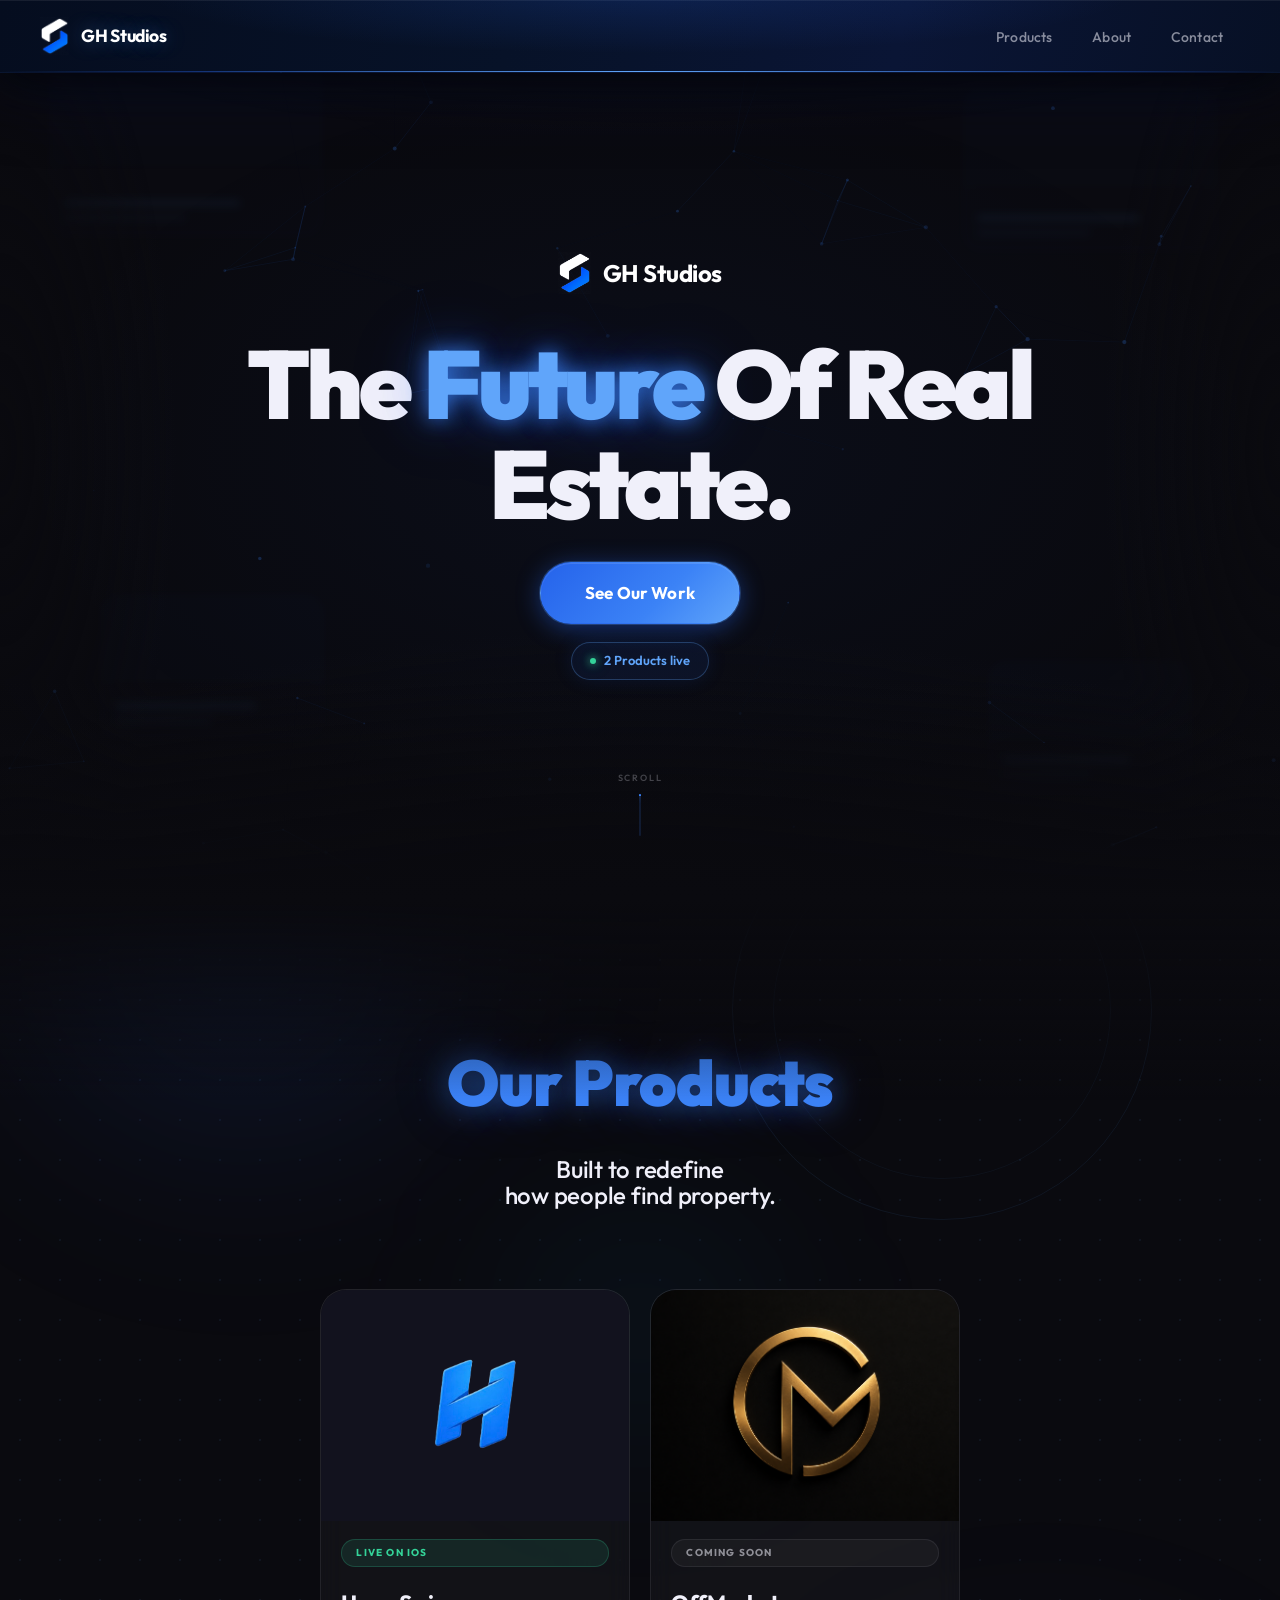
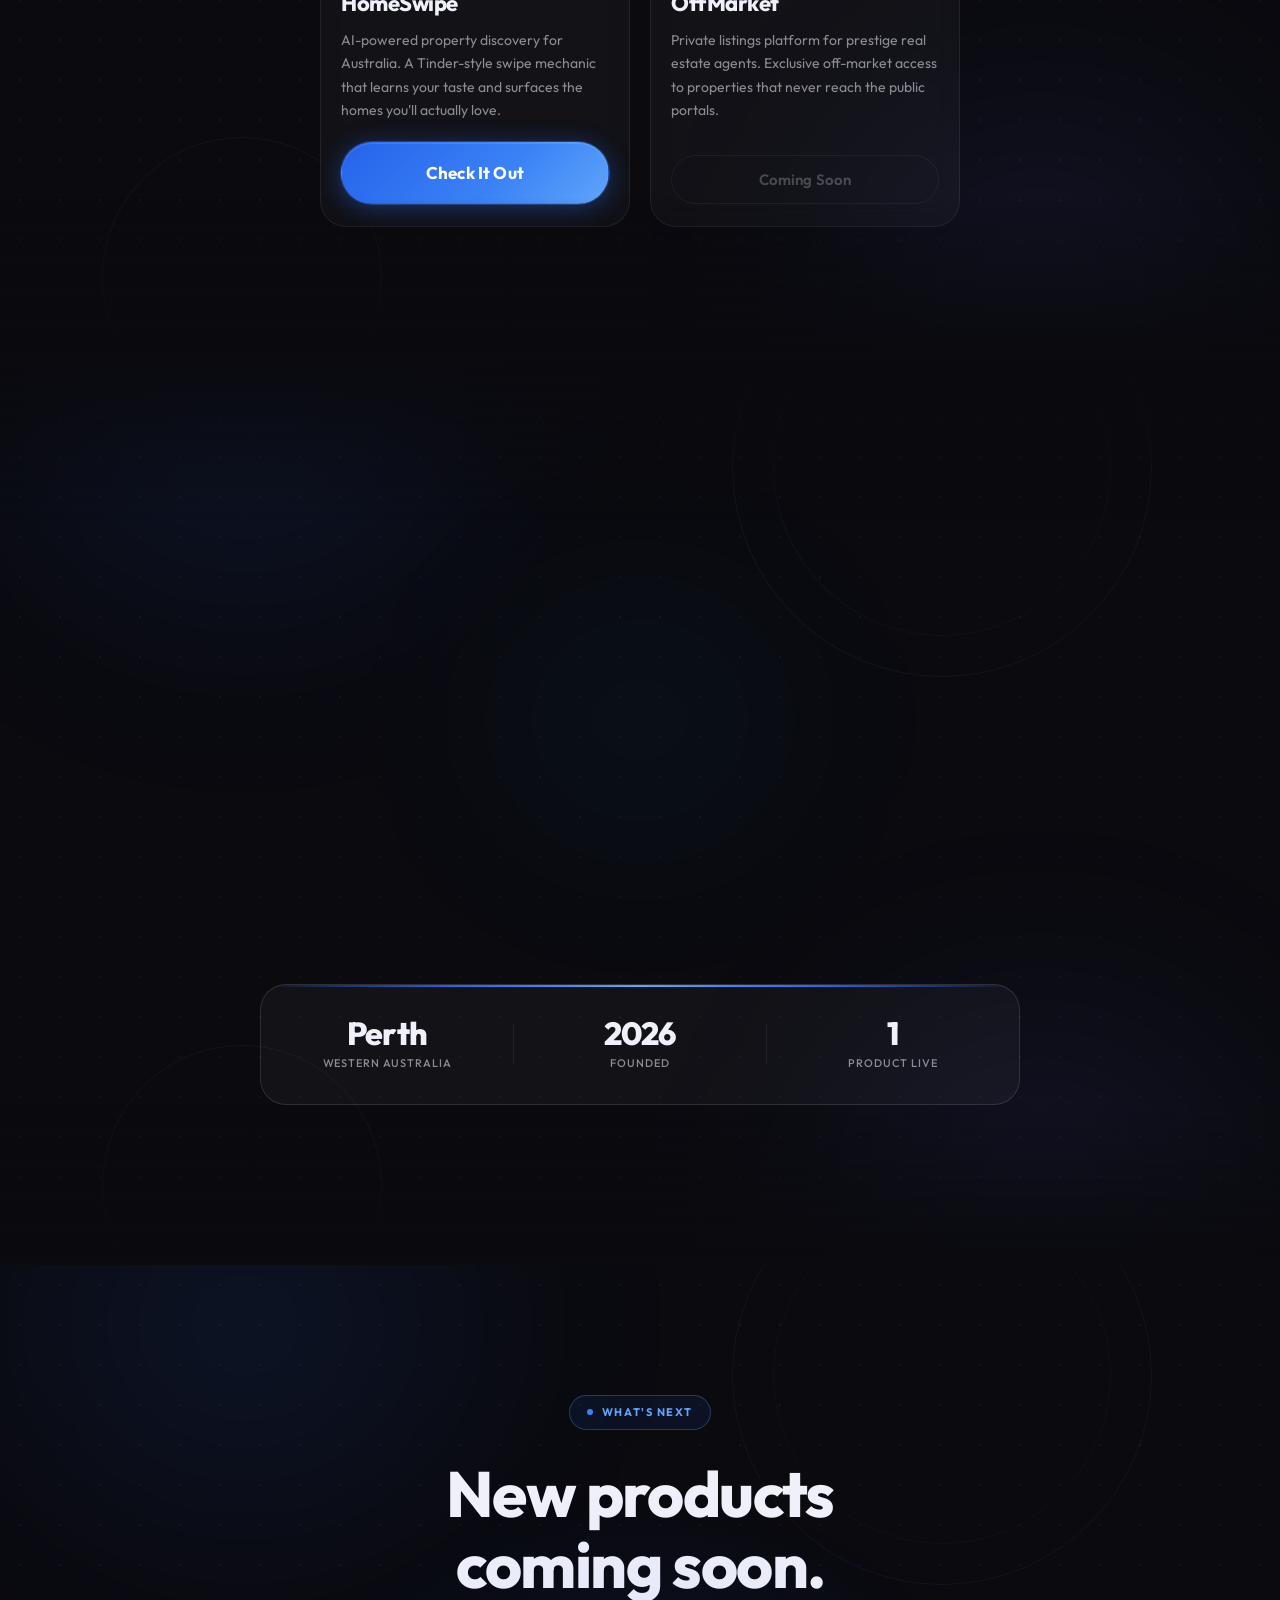
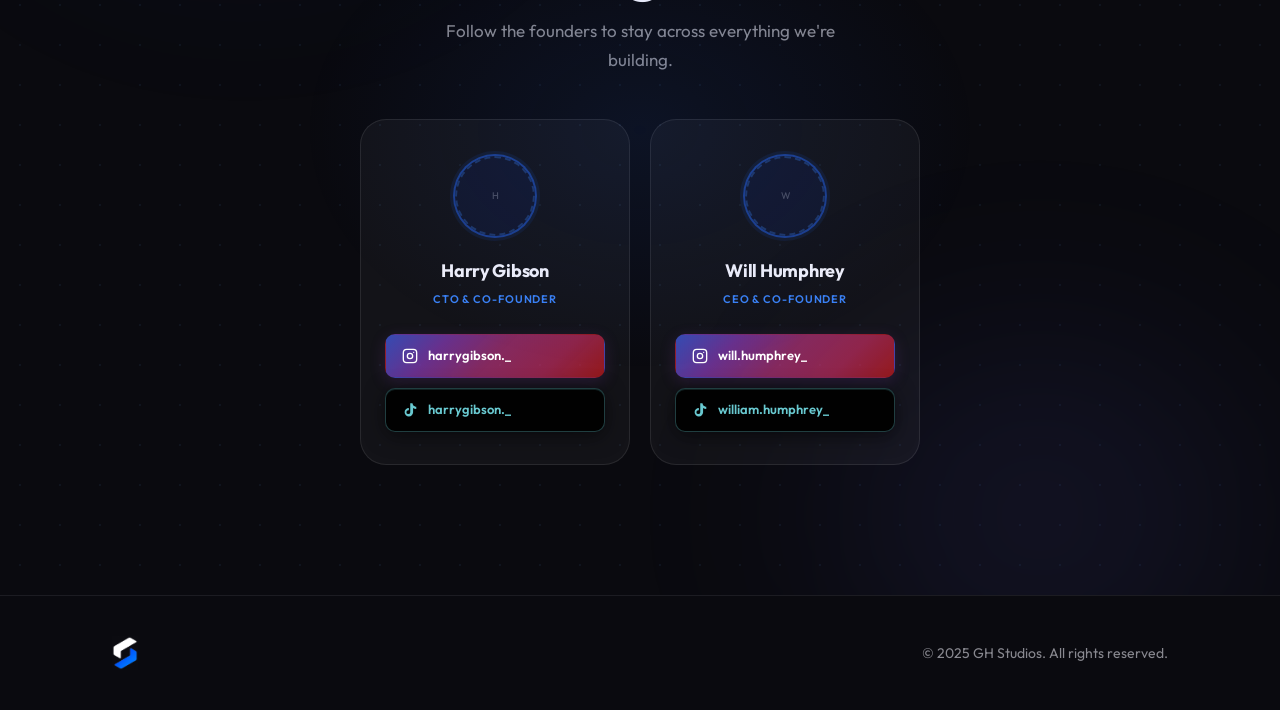
==== commit 9b004a08: "Add SEO meta tags and og/favicon assets" ====
--- a/index.html
+++ b/index.html
@@ -3,10 +3,33 @@
 <head>
   <meta charset="UTF-8">
   <meta name="viewport" content="width=device-width, initial-scale=1.0">
+  <!-- Primary SEO -->
   <title>GH Studios — Building the future of AI and real estate</title>
-  <meta name="description" content="GH Studios builds AI-powered products redefining the future of real estate. Based in Australia.">
-  <meta property="og:title" content="GH Studios">
-  <meta property="og:description" content="Building the future of AI and real estate, one product at a time.">
+  <meta name="description" content="GH Studios is an Australian software studio building AI-powered products for real estate and property, including HomeSwipe and OffMarket.">
+  <meta name="author" content="GH Studios">
+  <link rel="canonical" href="https://ghstudios.com.au/">
+
+  <!-- Open Graph (link previews on iMessage, Slack, LinkedIn, Facebook, etc) -->
+  <meta property="og:type" content="website">
+  <meta property="og:url" content="https://ghstudios.com.au/">
+  <meta property="og:title" content="GH Studios — Building the future of AI and real estate">
+  <meta property="og:description" content="An Australian software studio building AI-powered products for real estate and property.">
+  <meta property="og:image" content="https://ghstudios.com.au/assets/og-image.png">
+  <meta property="og:image:width" content="1200">
+  <meta property="og:image:height" content="630">
+  <meta property="og:site_name" content="GH Studios">
+
+  <!-- Twitter / X card -->
+  <meta name="twitter:card" content="summary_large_image">
+  <meta name="twitter:url" content="https://ghstudios.com.au/">
+  <meta name="twitter:title" content="GH Studios — Building the future of AI and real estate">
+  <meta name="twitter:description" content="An Australian software studio building AI-powered products for real estate and property.">
+  <meta name="twitter:image" content="https://ghstudios.com.au/assets/og-image.png">
+
+  <!-- Favicon -->
+  <link rel="icon" type="image/png" href="/assets/favicon.png">
+  <link rel="apple-touch-icon" href="/assets/apple-touch-icon.png">
+
   <link rel="preconnect" href="https://fonts.googleapis.com">
   <link rel="preconnect" href="https://fonts.gstatic.com" crossorigin>
   <link href="https://fonts.googleapis.com/css2?family=Outfit:wght@300;400;500;600;700;800;900&display=swap" rel="stylesheet">
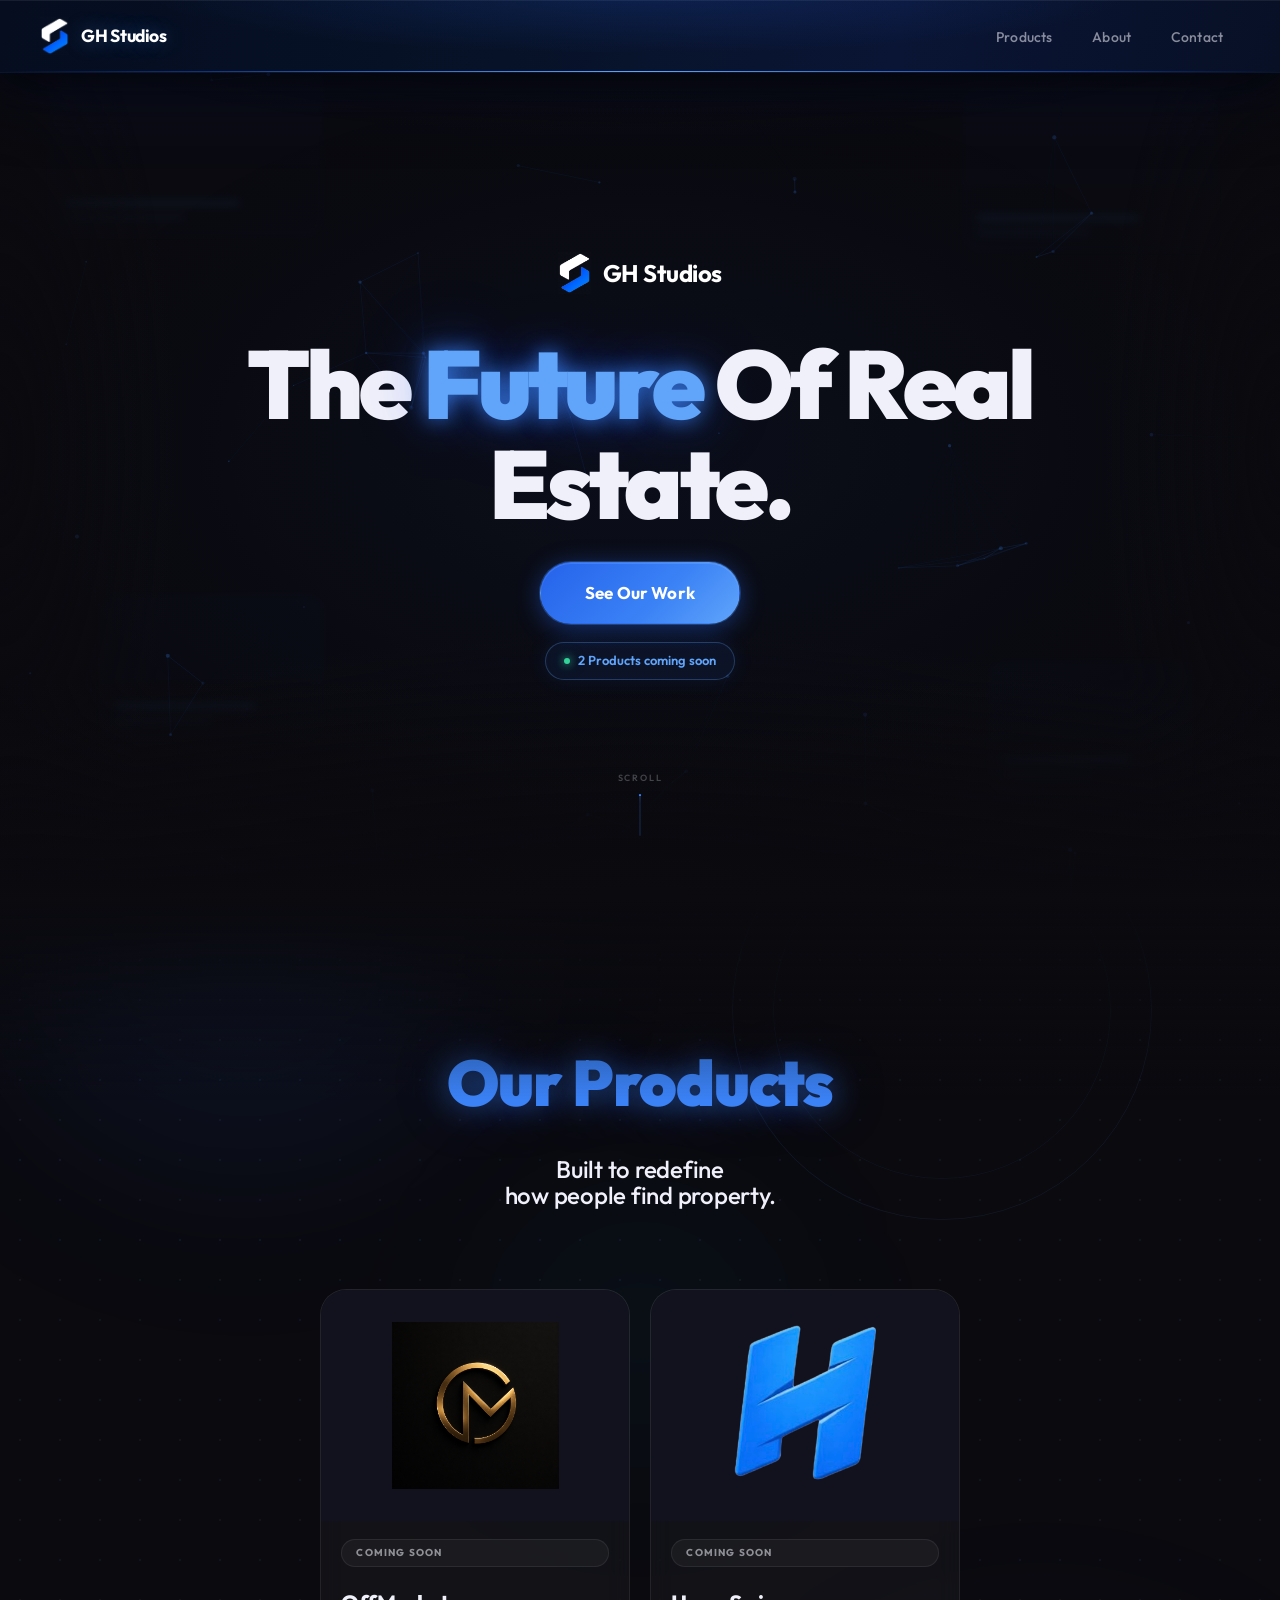
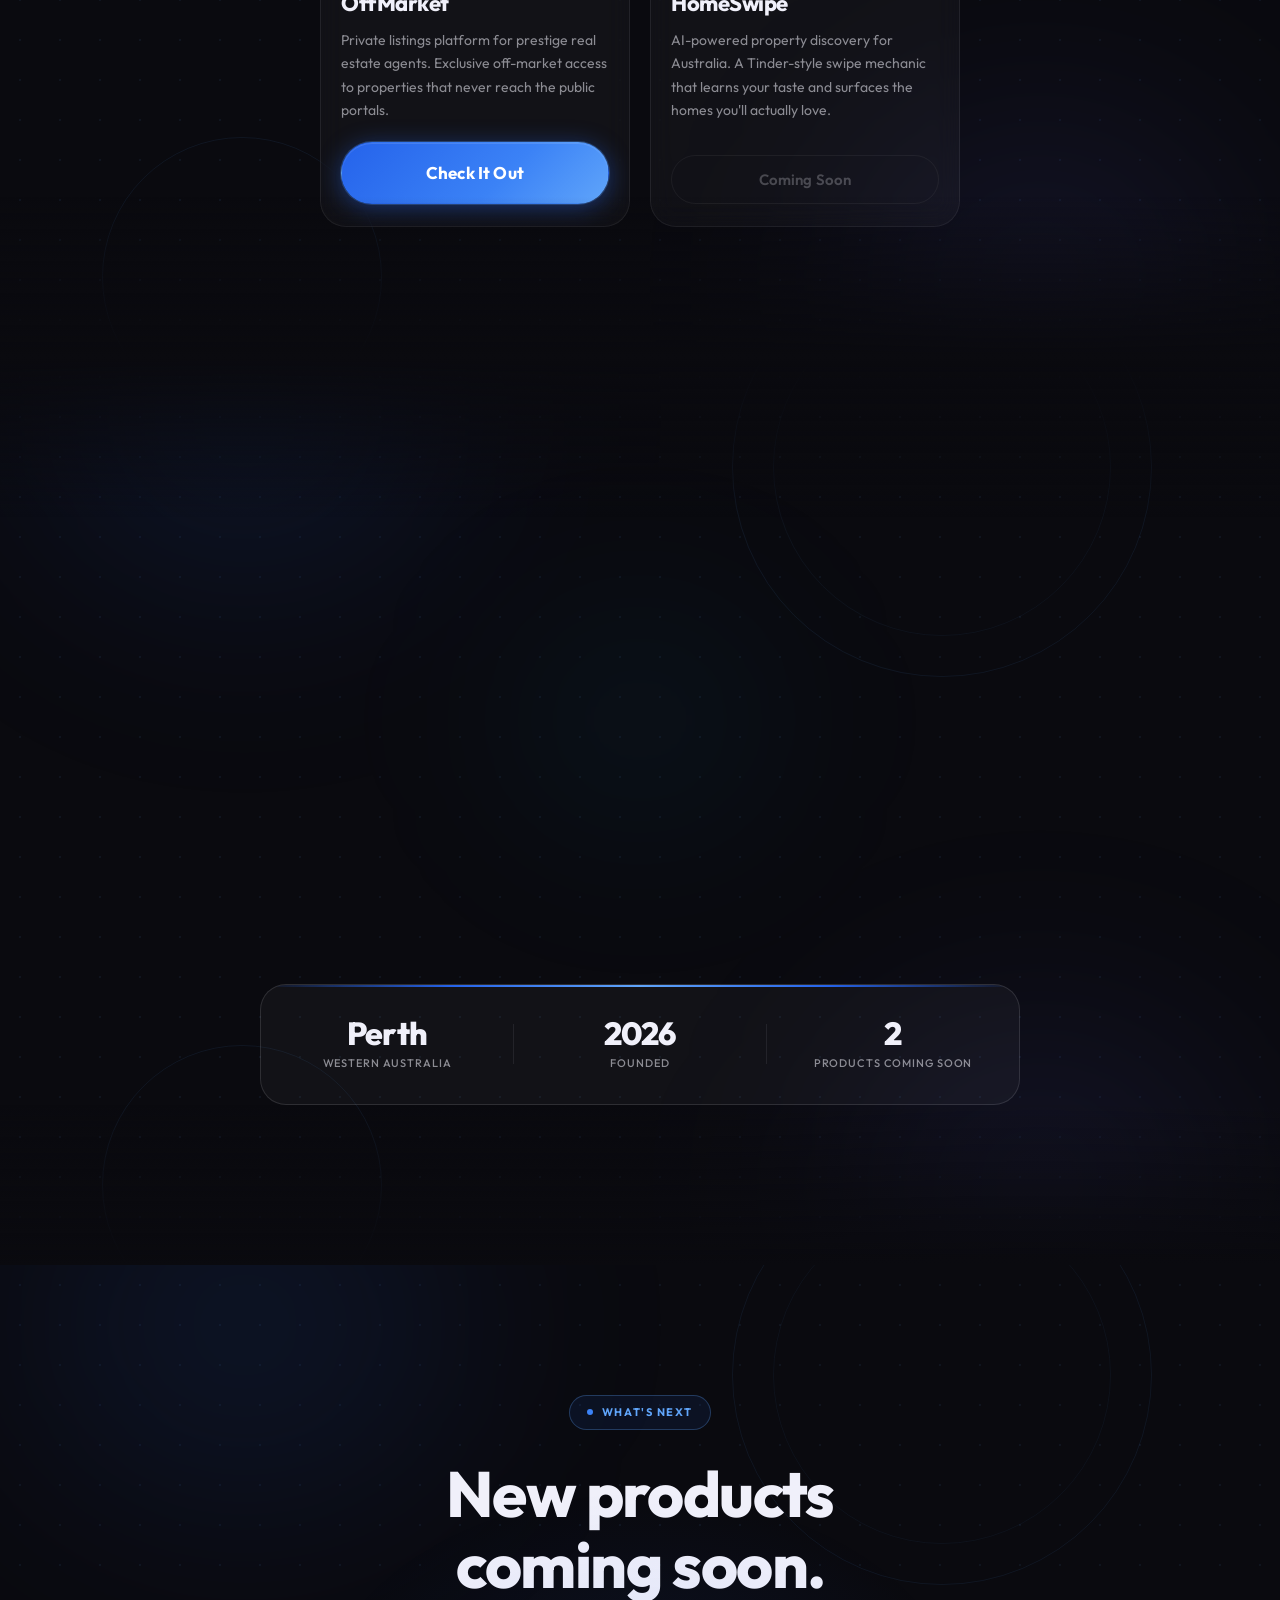
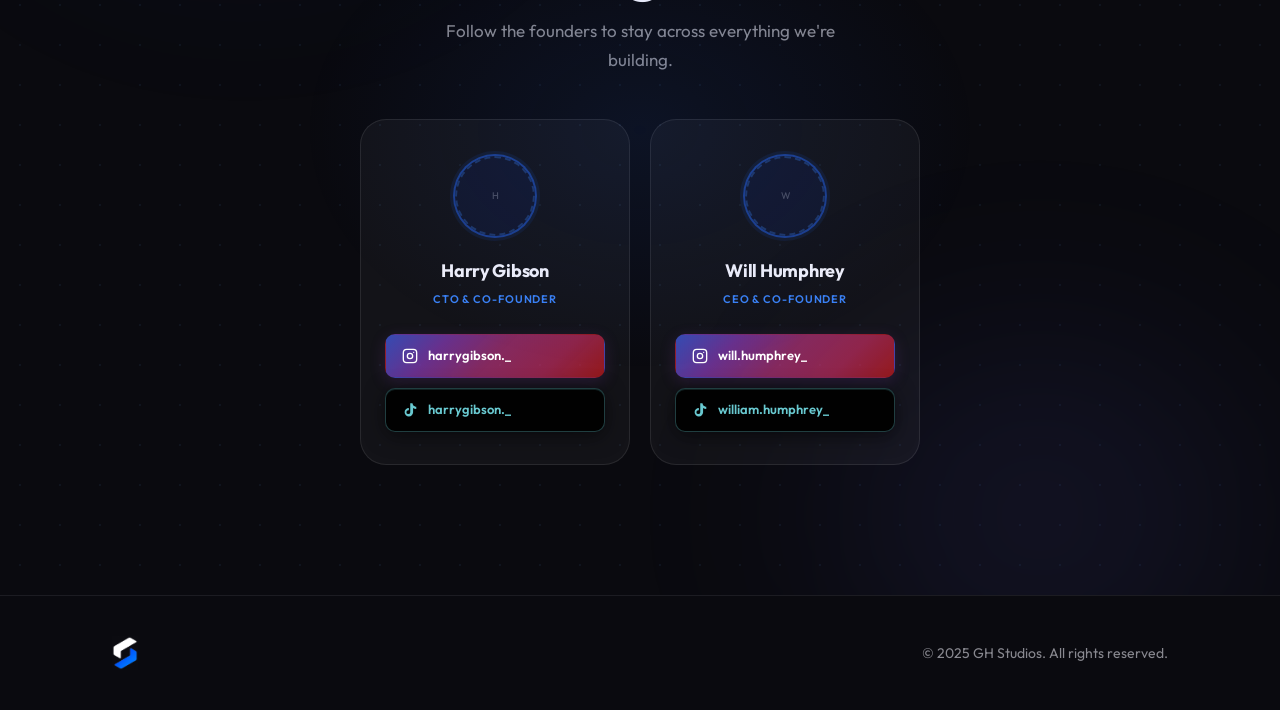
==== commit 99aa5e2f: "Reorder products and mark both as coming soon OffMarket moves first and links to offmarketapp.com.au" ====
--- a/index.html
+++ b/index.html
@@ -88,7 +88,7 @@
         <a href="#products" class="btn btn-primary smooth-scroll" id="hero-cta">See Our Work</a>
         <div class="hero-badge-pill">
           <span class="pill-dot" aria-hidden="true"></span>
-          2 Products live
+          2 Products coming soon
         </div>
       </div>
 
@@ -120,24 +120,8 @@
       </header>
 
       <div class="products-grid">
-        <!-- HomeSwipe -->
+        <!-- OffMarket -->
         <article class="product-card reveal-card" data-stagger="0">
-          <div class="card-image">
-            <img src="assets/homeswipe.png" alt="HomeSwipe app screenshot" class="card-img"
-                 onerror="this.parentElement.innerHTML='<div class=\'img-placeholder\'>assets/homeswipe.png</div>'">
-          </div>
-          <div class="card-body">
-            <span class="status-badge status-live">Live on iOS</span>
-            <h3 class="card-title">HomeSwipe</h3>
-            <p class="card-desc">AI-powered property discovery for Australia. A Tinder-style swipe mechanic that learns your taste and surfaces the homes you'll actually love.</p>
-            <a href="https://homeswipe.net.au"
-               target="_blank" rel="noopener noreferrer"
-               class="btn btn-primary">Check It Out</a>
-          </div>
-        </article>
-
-        <!-- OffMarket -->
-        <article class="product-card reveal-card" data-stagger="150">
           <div class="card-image">
             <img src="assets/offmarket.png" alt="OffMarket platform screenshot" class="card-img"
                  onerror="this.parentElement.innerHTML='<div class=\'img-placeholder\'>assets/offmarket.png</div>'">
@@ -146,6 +130,22 @@
             <span class="status-badge status-soon">Coming Soon</span>
             <h3 class="card-title">OffMarket</h3>
             <p class="card-desc">Private listings platform for prestige real estate agents. Exclusive off-market access to properties that never reach the public portals.</p>
+            <a href="https://offmarketapp.com.au"
+               target="_blank" rel="noopener noreferrer"
+               class="btn btn-primary">Check It Out</a>
+          </div>
+        </article>
+
+        <!-- HomeSwipe -->
+        <article class="product-card reveal-card" data-stagger="150">
+          <div class="card-image">
+            <img src="assets/homeswipe.png" alt="HomeSwipe app screenshot" class="card-img"
+                 onerror="this.parentElement.innerHTML='<div class=\'img-placeholder\'>assets/homeswipe.png</div>'">
+          </div>
+          <div class="card-body">
+            <span class="status-badge status-soon">Coming Soon</span>
+            <h3 class="card-title">HomeSwipe</h3>
+            <p class="card-desc">AI-powered property discovery for Australia. A Tinder-style swipe mechanic that learns your taste and surfaces the homes you'll actually love.</p>
             <button class="btn btn-ghost" disabled aria-disabled="true">Coming Soon</button>
           </div>
         </article>
@@ -213,8 +213,8 @@
         </div>
         <div class="astat-divider"></div>
         <div class="about-stat">
-          <span class="astat-num">1</span>
-          <span class="astat-label">Product live</span>
+          <span class="astat-num">2</span>
+          <span class="astat-label">Products coming soon</span>
         </div>
       </div>
 
